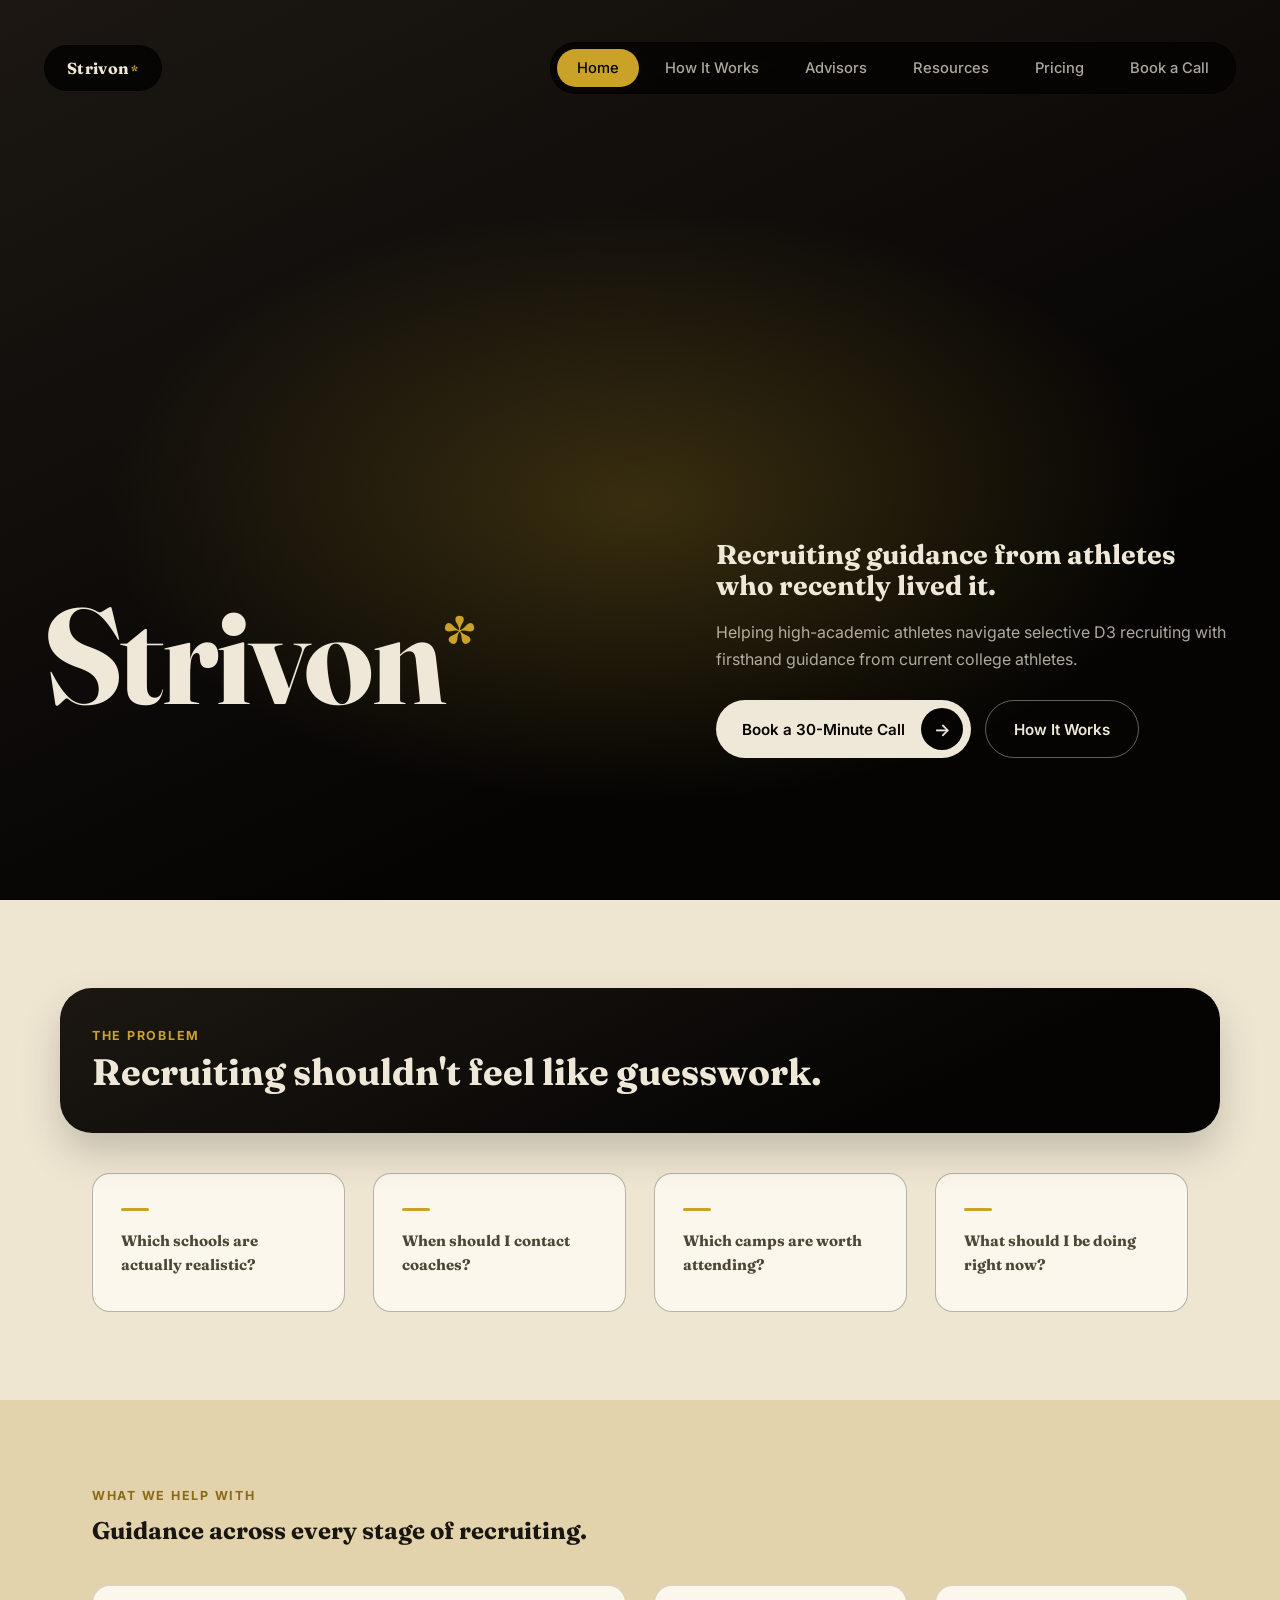
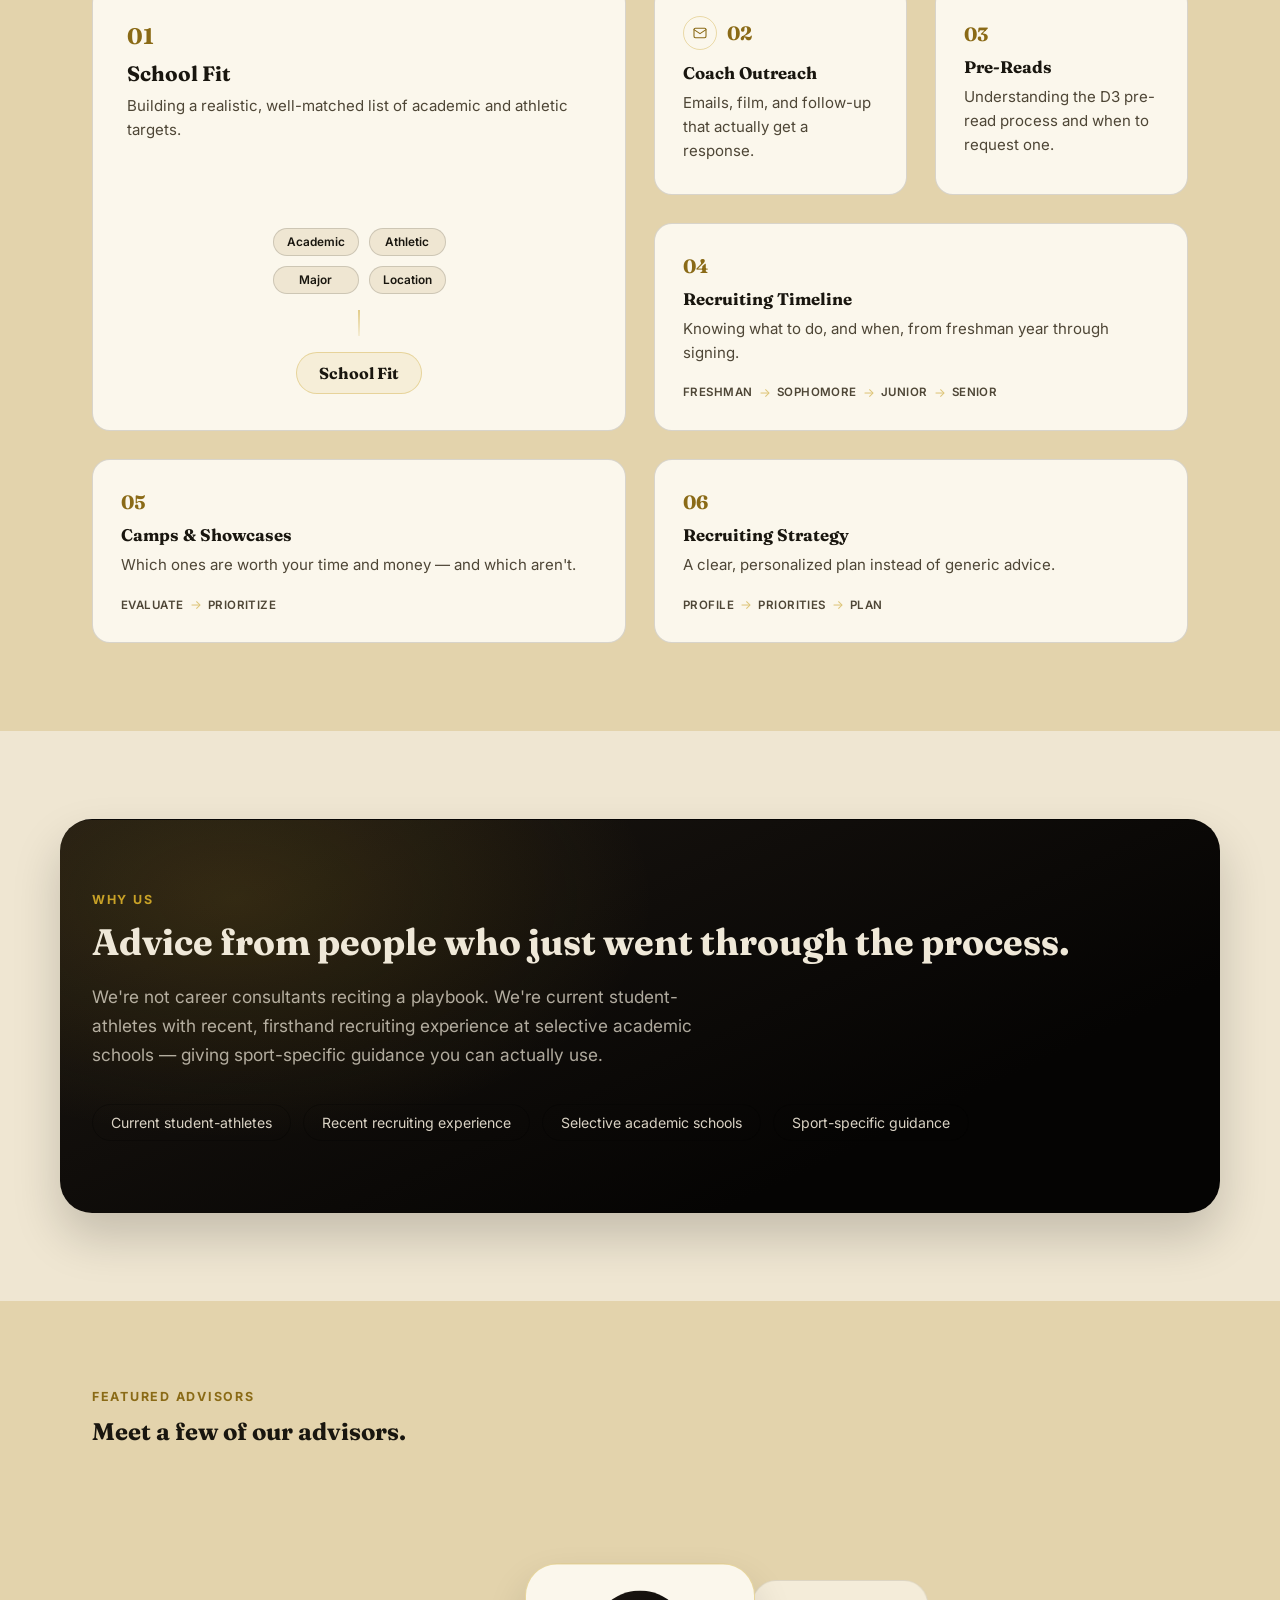
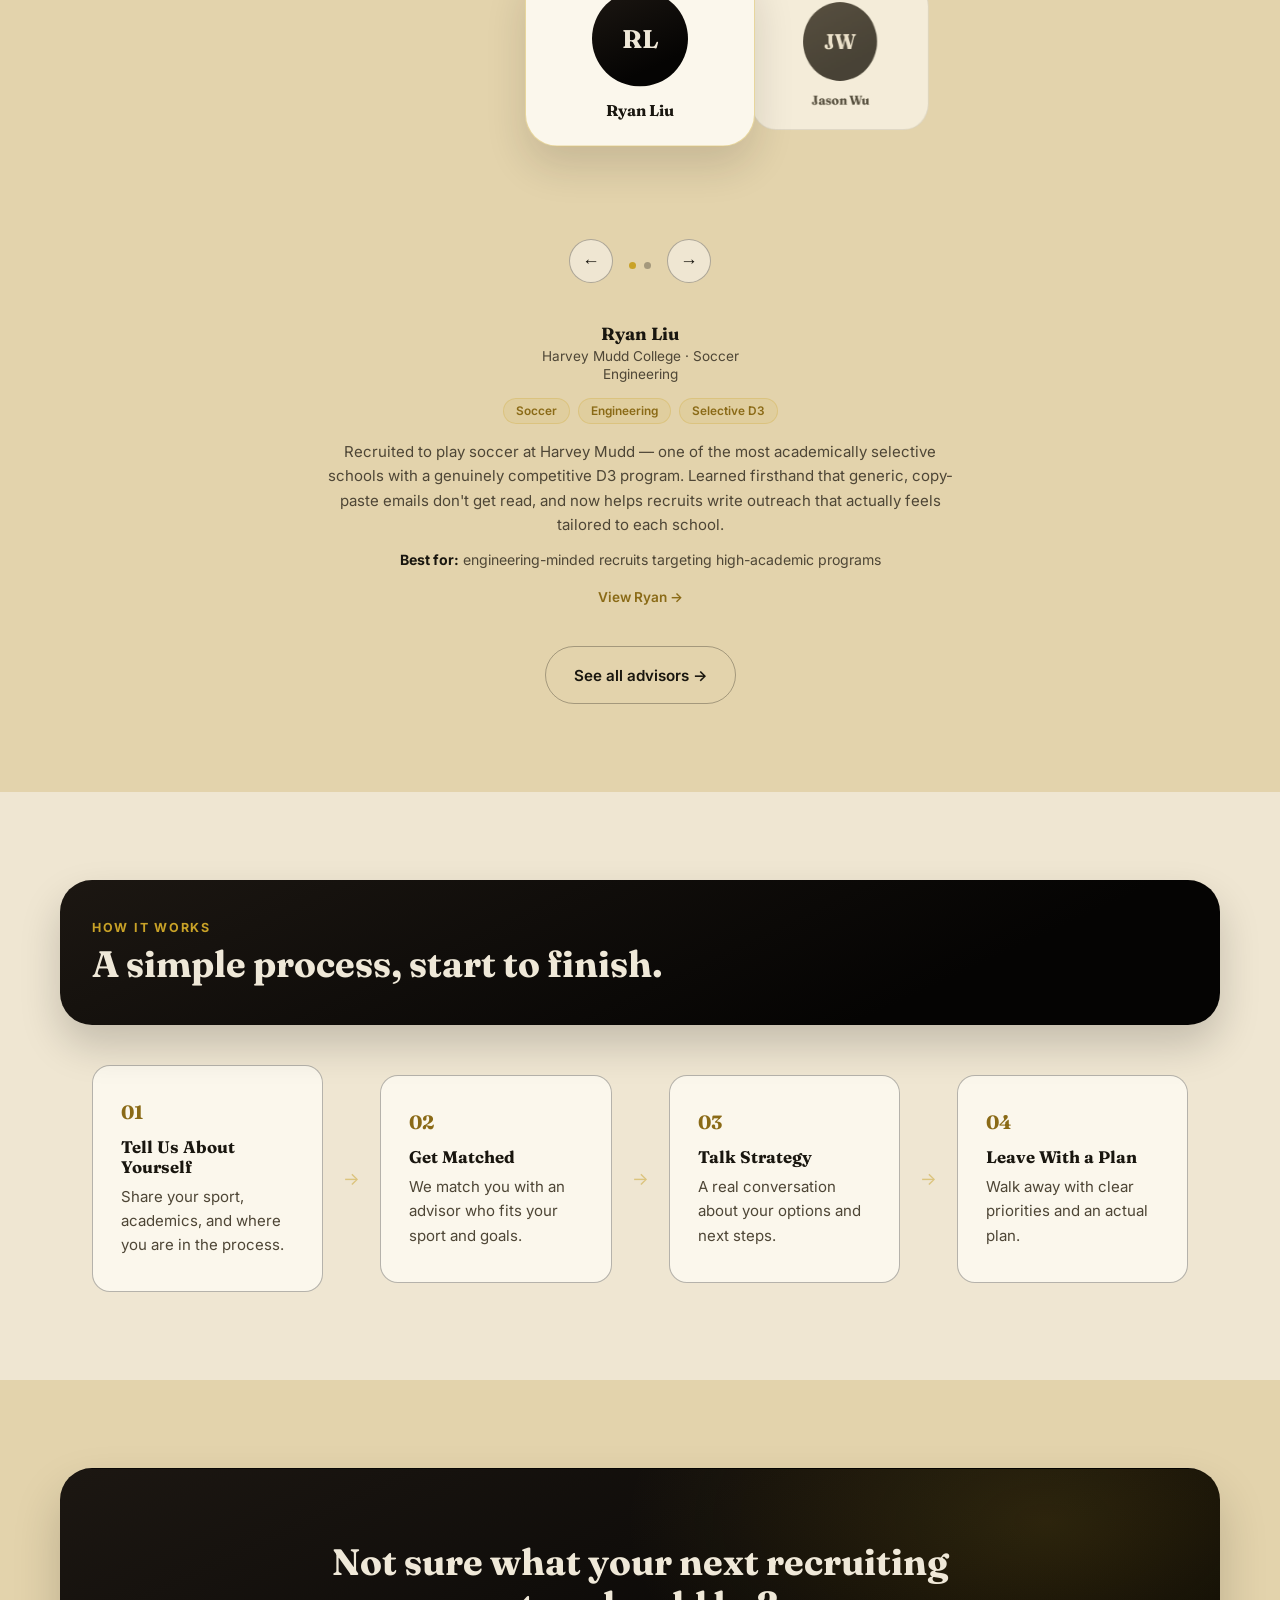
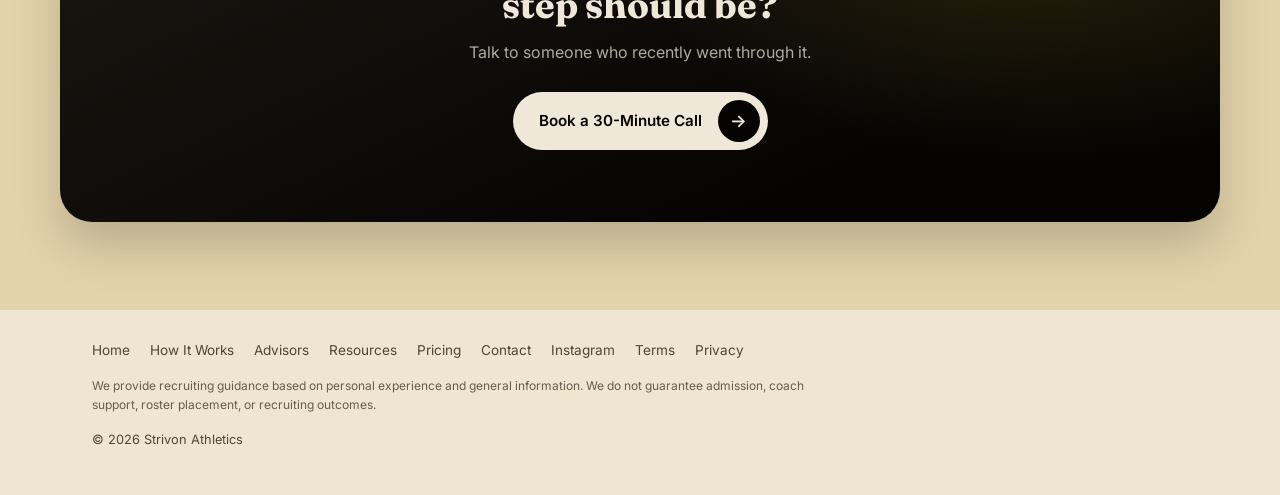
==== index.html @ ad6cffd0 "Phase 2 Working Version" ====
<!DOCTYPE html>
<html lang="en">
<head>
<meta charset="UTF-8">
<meta name="viewport" content="width=device-width, initial-scale=1.0">
<title>Strivon Athletics | D3 Recruiting Guidance</title>
<meta name="description" content="Strivon Athletics helps high-academic student-athletes navigate selective D3 recruiting with firsthand advice from current college athletes.">
<link rel="preconnect" href="https://fonts.googleapis.com">
<link rel="preconnect" href="https://fonts.gstatic.com" crossorigin>
<link href="https://fonts.googleapis.com/css2?family=Fraunces:opsz,wght@9..144,500;9..144,600;9..144,700;9..144,800&family=Inter:wght@400;500;600;700&display=swap" rel="stylesheet">
<link rel="stylesheet" href="style.css">
</head>
<body>

<section id="home" class="launch-hero">

  <nav class="floating-nav">
    <a href="index.html" class="nav-logo">Strivon<sup>*</sup></a>
    <button class="nav-toggle" id="navToggle" aria-label="Toggle navigation">
      <span></span><span></span><span></span>
    </button>
    <div class="tabs" id="tabs">
      <a href="index.html" class="tab-link active">Home</a>
      <a href="how-it-works.html" class="tab-link">How It Works</a>
      <a href="advisors.html" class="tab-link">Advisors</a>
      <a href="resources.html" class="tab-link">Resources</a>
      <a href="pricing.html" class="tab-link">Pricing</a>
      <a href="book-a-call.html" class="tab-link">Book a Call</a>
    </div>
  </nav>

  <div class="hero-content">
    <h1 class="wordmark">Strivon<sup>*</sup></h1>
    <div class="hero-side">
      <h2 class="hero-headline">Recruiting guidance from athletes who recently lived it.</h2>
      <p>Helping high-academic athletes navigate selective D3 recruiting with firsthand guidance from current college athletes.</p>
      <div class="hero-actions">
        <a href="book-a-call.html" class="btn-pill">
          <span>Book a 30-Minute Call</span>
          <span class="arrow-circle">&rarr;</span>
        </a>
        <a href="how-it-works.html" class="btn-pill-outline">How It Works</a>
      </div>
    </div>
  </div>

</section>

<main class="home-content">

  <!-- 2. The Problem -->
  <section class="section">
    <div class="section-banner">
      <p class="eyebrow">The Problem</p>
      <h2>Recruiting shouldn't feel like guesswork.</h2>
    </div>

    <div class="section-inner">
      <div class="tile-grid">
        <div class="tile problem-tile"><span class="problem-accent"></span><p class="tile-question">Which schools are actually realistic?</p></div>
        <div class="tile problem-tile"><span class="problem-accent"></span><p class="tile-question">When should I contact coaches?</p></div>
        <div class="tile problem-tile"><span class="problem-accent"></span><p class="tile-question">Which camps are worth attending?</p></div>
        <div class="tile problem-tile"><span class="problem-accent"></span><p class="tile-question">What should I be doing right now?</p></div>
      </div>
    </div>
  </section>

  <!-- 3. What We Help With -->
  <section class="section panel-bg-section">
    <div class="section-inner">
      <p class="eyebrow">What We Help With</p>
      <h2>Guidance across every stage of recruiting.</h2>

      <div class="bento-grid">

        <div class="bento-card bento-fit">
          <div>
            <div class="tile-num">01</div>
            <h3>School Fit</h3>
            <p>Building a realistic, well-matched list of academic and athletic targets.</p>
          </div>
          <div class="fit-model">
            <div class="fit-inputs">
              <span class="bento-tag">Academic</span>
              <span class="bento-tag">Athletic</span>
              <span class="bento-tag">Major</span>
              <span class="bento-tag">Location</span>
            </div>
            <span class="fit-connector" aria-hidden="true"></span>
            <span class="fit-result">School Fit</span>
          </div>
        </div>

        <div class="bento-card bento-outreach">
          <div class="bento-card-mark">
            <span class="bento-icon" aria-hidden="true">
              <svg viewBox="0 0 24 24" fill="none" stroke="currentColor" stroke-width="1.6" stroke-linecap="round" stroke-linejoin="round"><rect x="3" y="5" width="18" height="14" rx="2"></rect><path d="M3 7l9 6 9-6"/></svg>
            </span>
            <span class="tile-num">02</span>
          </div>
          <h3>Coach Outreach</h3>
          <p>Emails, film, and follow-up that actually get a response.</p>
        </div>

        <div class="bento-card bento-prereads">
          <div class="tile-num">03</div>
          <h3>Pre-Reads</h3>
          <p>Understanding the D3 pre-read process and when to request one.</p>
        </div>

        <div class="bento-card bento-timeline">
          <div class="tile-num">04</div>
          <h3>Recruiting Timeline</h3>
          <p>Knowing what to do, and when, from freshman year through signing.</p>
          <div class="bento-flow">
            <span class="bento-flow-step">Freshman</span>
            <span class="bento-flow-arrow">&rarr;</span>
            <span class="bento-flow-step">Sophomore</span>
            <span class="bento-flow-arrow">&rarr;</span>
            <span class="bento-flow-step">Junior</span>
            <span class="bento-flow-arrow">&rarr;</span>
            <span class="bento-flow-step">Senior</span>
          </div>
        </div>

        <div class="bento-card bento-camps">
          <div class="tile-num">05</div>
          <h3>Camps &amp; Showcases</h3>
          <p>Which ones are worth your time and money &mdash; and which aren't.</p>
          <div class="bento-flow">
            <span class="bento-flow-step">Evaluate</span>
            <span class="bento-flow-arrow">&rarr;</span>
            <span class="bento-flow-step">Prioritize</span>
          </div>
        </div>

        <div class="bento-card bento-strategy">
          <div class="tile-num">06</div>
          <h3>Recruiting Strategy</h3>
          <p>A clear, personalized plan instead of generic advice.</p>
          <div class="bento-flow">
            <span class="bento-flow-step">Profile</span>
            <span class="bento-flow-arrow">&rarr;</span>
            <span class="bento-flow-step">Priorities</span>
            <span class="bento-flow-arrow">&rarr;</span>
            <span class="bento-flow-step">Plan</span>
          </div>
        </div>

      </div>
    </div>
  </section>

  <!-- 4. Why Us -->
  <section class="section">
    <div class="network-card">
      <p class="eyebrow">Why Us</p>
      <h2>Advice from people who just went through the process.</h2>
      <p class="lead">We're not career consultants reciting a playbook. We're current student-athletes with recent, firsthand recruiting experience at selective academic schools &mdash; giving sport-specific guidance you can actually use.</p>
      <div class="school-badges">
        <span class="badge">Current student-athletes</span>
        <span class="badge">Recent recruiting experience</span>
        <span class="badge">Selective academic schools</span>
        <span class="badge">Sport-specific guidance</span>
      </div>
    </div>
  </section>

  <!-- 5. Featured Advisors -->
  <section class="section panel-bg-section">
    <div class="section-inner">
      <p class="eyebrow">Featured Advisors</p>
      <h2>Meet a few of our advisors.</h2>

      <div class="advisor-coverflow" data-advisor-coverflow tabindex="0" role="region" aria-roledescription="carousel" aria-label="Featured advisors">
        <div class="coverflow-viewport">
          <div class="coverflow-track" data-coverflow-track></div>
        </div>

        <div class="carousel-wrap coverflow-nav">
          <button type="button" class="carousel-arrow coverflow-prev" aria-label="Previous advisor">&larr;</button>
          <div class="carousel-dots" data-coverflow-dots></div>
          <button type="button" class="carousel-arrow coverflow-next" aria-label="Next advisor">&rarr;</button>
        </div>

        <div class="coverflow-profile" data-coverflow-profile></div>
      </div>

      <div class="section-cta">
        <a href="advisors.html" class="btn-pill-outline-dark">See all advisors &rarr;</a>
      </div>
    </div>
  </section>

  <!-- 6. How It Works -->
  <section class="section">
    <div class="section-banner">
      <p class="eyebrow">How It Works</p>
      <h2>A simple process, start to finish.</h2>
    </div>

    <div class="section-inner">
      <div class="steps-row">
        <div class="tile">
          <div class="tile-num">01</div>
          <h3>Tell Us About Yourself</h3>
          <p>Share your sport, academics, and where you are in the process.</p>
        </div>
        <span class="step-arrow">&rarr;</span>
        <div class="tile">
          <div class="tile-num">02</div>
          <h3>Get Matched</h3>
          <p>We match you with an advisor who fits your sport and goals.</p>
        </div>
        <span class="step-arrow">&rarr;</span>
        <div class="tile">
          <div class="tile-num">03</div>
          <h3>Talk Strategy</h3>
          <p>A real conversation about your options and next steps.</p>
        </div>
        <span class="step-arrow">&rarr;</span>
        <div class="tile">
          <div class="tile-num">04</div>
          <h3>Leave With a Plan</h3>
          <p>Walk away with clear priorities and an actual plan.</p>
        </div>
      </div>
    </div>
  </section>

  <!-- 7. Final CTA -->
  <section class="section panel-bg-section">
    <div class="mission-card cta-banner">
      <h2>Not sure what your next recruiting step should be?</h2>
      <p>Talk to someone who recently went through it.</p>
      <a href="book-a-call.html" class="btn-pill">
        <span>Book a 30-Minute Call</span>
        <span class="arrow-circle">&rarr;</span>
      </a>
    </div>
  </section>

</main>

<footer class="site-footer">
  <div class="footer-inner">
    <nav class="footer-nav">
      <a href="index.html">Home</a>
      <a href="how-it-works.html">How It Works</a>
      <a href="advisors.html">Advisors</a>
      <a href="resources.html">Resources</a>
      <a href="pricing.html">Pricing</a>
      <a href="contact.html">Contact</a>
      <a href="https://instagram.com/strivonathletics" target="_blank" rel="noopener">Instagram</a>
      <a href="terms.html">Terms</a>
      <a href="privacy.html">Privacy</a>
    </nav>
    <p class="footer-disclaimer">We provide recruiting guidance based on personal experience and general information. We do not guarantee admission, coach support, roster placement, or recruiting outcomes.</p>
    <span class="footer-copy">&copy; 2026 Strivon Athletics</span>
  </div>
</footer>

<script src="advisors-data.js"></script>
<script src="script.js"></script>
</body>
</html>
---- style.css ----
:root {
  --page-bg: #EFE6D2;
  --panel-bg: #E3D3AC;
  --card-bg: #FBF7EC;
  --hero-1: #1c1712;
  --hero-2: #050403;
  --cream: #efe8d8;
  --ink: #19160f;
  --muted: #78706160;
  --muted-dark: #4E4636;
  --gold: #c9a227;
  --gold-deep: #8A6A16;
  --border: rgba(0, 0, 0, 0.28);
  --radius-lg: 32px;
  --radius-md: 18px;
  --max-width: 1160px;

  /* Spacing scale — use these instead of one-off values */
  --space-1: 8px;
  --space-2: 14px;
  --space-3: 20px;
  --space-4: 28px;
  --space-5: 40px;
  --space-6: 56px;
  --space-7: 72px;
  --space-8: 96px;

  --gutter: 32px;            /* minimum side inset for full-width cards */
  --lead-max: 640px;         /* readable paragraph width */
  --btn-height: 58px;        /* shared button height */

  --fs-card-body: 0.94rem;
  --lh-card-body: 1.6;
}

* { box-sizing: border-box; }

html { scroll-behavior: smooth; }

body {
  margin: 0;
  background:
    radial-gradient(ellipse 1200px 600px at 15% 0%, #F8F1DE, transparent 60%),
    var(--page-bg);
  color: var(--ink);
  font-family: 'Inter', -apple-system, BlinkMacSystemFont, 'Segoe UI', sans-serif;
  -webkit-font-smoothing: antialiased;
}

h1, h2, h3 {
  font-family: 'Fraunces', Georgia, serif;
  margin: 0;
  line-height: 1.15;
}

p { margin: 0; }
a { text-decoration: none; color: inherit; }

.section-inner {
  max-width: var(--max-width);
  margin: 0 auto;
  padding: 0 var(--gutter);
}

.section-inner.narrow { max-width: 780px; }

/* A heading that follows an eyebrow label directly above a grid gets a
   consistent gap before that grid, wherever it appears. */
.section-inner > .eyebrow + h2 {
  margin-bottom: var(--space-5);
}

.eyebrow {
  text-transform: uppercase;
  letter-spacing: 0.14em;
  font-size: 0.78rem;
  font-weight: 700;
  color: var(--gold-deep);
  margin-bottom: 14px;
}

.lead {
  font-size: 1.08rem;
  line-height: 1.7;
  color: var(--muted-dark);
  margin-top: 18px;
  max-width: var(--lead-max);
}

/* Shared outer sizing for every rounded full-width card (hero, banners,
   mission/network/contact) — guarantees the same minimum side gutter and
   the same centered max-width as .section-inner, so cards and the grids
   below them always line up. */
.hero-card,
.mission-card,
.network-card,
.contact-card,
.section-banner {
  width: calc(100% - (var(--gutter) * 2));
  max-width: var(--max-width);
  margin-left: auto;
  margin-right: auto;
}

.section { padding: 120px 0; }

.page-content { padding-top: 40px; }

/* First section on a page sits much closer to the sticky nav than the
   120px rhythm used between later sections — keeps the header from
   reading as detached/far away on page load. */
.page-content > .section:first-child { padding-top: 56px; }

/* ---------- Hero card ---------- */

.hero-card {
  position: relative;
  margin-top: 20px;
  min-height: 92vh;
  border-radius: var(--radius-lg);
  background:
    radial-gradient(ellipse 900px 500px at 78% 65%, rgba(201, 162, 39, 0.22), transparent 60%),
    linear-gradient(155deg, var(--hero-1), var(--hero-2) 72%);
  display: flex;
  flex-direction: column;
  justify-content: space-between;
  padding: 22px 20px 56px;
  color: var(--cream);
  box-shadow: 0 30px 60px rgba(5, 4, 3, 0.35);
}

/* Standalone launch/splash page — fills the entire viewport, no width
   cap, since there's nothing below it on the page to line up with. */
.launch-hero {
  position: relative;
  width: 100%;
  min-height: 100vh;
  min-height: 100svh;
  border-radius: 0;
  overflow: hidden;
  background: linear-gradient(155deg, var(--hero-1), var(--hero-2) 72%);
  display: flex;
  flex-direction: column;
  justify-content: space-between;
  padding: 22px 24px 48px;
  color: var(--cream);
}

.launch-hero::before {
  content: '';
  position: absolute;
  inset: -10%;
  background: radial-gradient(ellipse 900px 500px at 50% 55%, rgba(201, 162, 39, 0.24), transparent 60%);
  animation: glow-drift 24s ease-in-out infinite alternate;
  pointer-events: none;
  z-index: 0;
}

@keyframes glow-drift {
  0%   { transform: translate(-38vw, -6vh); }
  50%  { transform: translate(5vw, 4vh); }
  100% { transform: translate(42vw, -3vh); }
}

.launch-hero .hero-content {
  position: relative;
  z-index: 1;
}

.floating-nav {
  position: sticky;
  top: 20px;
  z-index: 50;
  display: flex;
  align-items: center;
  justify-content: space-between;
  padding: 0 20px;
}

.nav-logo {
  display: inline-flex;
  align-items: baseline;
  gap: 2px;
  background: rgba(5, 4, 3, 0.88);
  backdrop-filter: blur(10px);
  border: 1px solid var(--border);
  border-radius: 999px;
  padding: 12px 22px;
  font-family: 'Fraunces', serif;
  font-weight: 700;
  font-size: 1rem;
  color: var(--cream);
  letter-spacing: 0.02em;
}

.nav-logo sup { color: var(--gold); font-size: 0.7em; }

.tabs {
  display: flex;
  align-items: center;
  gap: 6px;
  background: rgba(5, 4, 3, 0.88);
  backdrop-filter: blur(10px);
  border: 1px solid var(--border);
  border-radius: 999px;
  padding: 6px;
}

.tab-link {
  display: inline-flex;
  align-items: center;
  color: rgba(239, 232, 216, 0.72);
  font-family: inherit;
  font-size: 0.92rem;
  font-weight: 500;
  padding: 10px 20px;
  border: none;
  background: transparent;
  border-radius: 999px;
  cursor: pointer;
  transition: color 0.2s ease, background 0.2s ease;
}

.tab-link:hover {
  color: var(--cream);
  background: rgba(255, 255, 255, 0.08);
}

.tab-link.active {
  color: var(--hero-2);
  background: var(--gold);
}

.nav-toggle {
  display: none;
  flex-direction: column;
  gap: 5px;
  background: rgba(5, 4, 3, 0.88);
  border: 1px solid var(--border);
  border-radius: 999px;
  cursor: pointer;
  padding: 14px 16px;
}

.nav-toggle span {
  width: 20px;
  height: 2px;
  background: var(--cream);
  display: block;
}

.hero-content {
  display: flex;
  align-items: center;
  justify-content: space-between;
  gap: 40px;
  flex-wrap: wrap;
  padding: 0 20px;
  margin-bottom: 9vh;
}

.wordmark {
  font-size: clamp(3.6rem, 12vw, 8.5rem);
  color: var(--cream);
  letter-spacing: -0.02em;
}

.wordmark sup {
  color: var(--gold);
  font-size: 0.4em;
  top: -0.5em;
}

.hero-side {
  max-width: 520px;
  padding-bottom: clamp(6px, 1vw, 18px);
}

.hero-headline {
  font-size: clamp(1.3rem, 2.2vw, 1.7rem);
  color: var(--cream);
  margin-bottom: 18px;
}

.hero-side p {
  font-size: 1rem;
  line-height: 1.65;
  color: rgba(239, 232, 216, 0.72);
}

.btn-pill {
  margin-top: 26px;
  display: inline-flex;
  align-items: center;
  justify-content: center;
  gap: 16px;
  min-height: var(--btn-height);
  box-sizing: border-box;
  background: var(--cream);
  color: var(--hero-2);
  border: none;
  border-radius: 999px;
  padding: 8px 8px 8px 26px;
  font-family: inherit;
  font-size: 0.95rem;
  font-weight: 600;
  cursor: pointer;
}

.arrow-circle {
  width: 42px;
  height: 42px;
  border-radius: 50%;
  background: var(--hero-2);
  color: var(--cream);
  display: flex;
  align-items: center;
  justify-content: center;
  font-size: 1.1rem;
}

.btn-pill-dark {
  background: var(--ink);
  color: var(--cream);
}

.btn-pill-dark .arrow-circle {
  background: var(--gold);
  color: var(--ink);
}

.btn-pill-outline {
  margin-top: 26px;
  display: inline-flex;
  align-items: center;
  justify-content: center;
  min-height: var(--btn-height);
  box-sizing: border-box;
  padding: 8px 28px;
  border-radius: 999px;
  border: 1.5px solid rgba(239, 232, 216, 0.4);
  background: transparent;
  color: var(--cream);
  font-family: inherit;
  font-size: 0.95rem;
  font-weight: 600;
  cursor: pointer;
  transition: border-color 0.2s ease, background 0.2s ease;
}

.btn-pill-outline:hover {
  border-color: var(--cream);
  background: rgba(255, 255, 255, 0.06);
}

.btn-pill-outline-dark {
  margin-top: 0;
  display: inline-flex;
  align-items: center;
  justify-content: center;
  min-height: var(--btn-height);
  box-sizing: border-box;
  padding: 8px 28px;
  border-radius: 999px;
  border: 1.5px solid var(--border);
  background: transparent;
  color: var(--ink);
  font-family: inherit;
  font-size: 0.95rem;
  font-weight: 600;
  cursor: pointer;
  transition: border-color 0.2s ease, background 0.2s ease;
}

.btn-pill-outline-dark:hover {
  border-color: var(--ink);
  background: rgba(0, 0, 0, 0.04);
}

.section-cta {
  margin-top: var(--space-5);
  text-align: center;
}

.hero-actions {
  display: flex;
  flex-wrap: wrap;
  gap: 14px;
  margin-top: 28px;
}

.hero-actions .btn-pill,
.hero-actions .btn-pill-outline {
  margin-top: 0;
}

/* ---------- Mission ---------- */

.mission-card {
  position: relative;
  background:
    radial-gradient(ellipse 700px 400px at 85% 15%, rgba(201, 162, 39, 0.18), transparent 60%),
    linear-gradient(155deg, var(--hero-1), var(--hero-2) 75%);
  color: var(--cream);
  border-radius: var(--radius-lg);
  padding: var(--space-7) var(--gutter);
  box-shadow: 0 24px 48px rgba(5, 4, 3, 0.18);
  border-top: 1px solid var(--border);
}

.mission-grid {
  display: grid;
  grid-template-columns: 140px 1fr;
  gap: 24px;
  max-width: 900px;
}

.mission-mark {
  font-family: 'Fraunces', serif;
  font-size: 3.4rem;
  font-weight: 700;
  color: var(--gold);
  margin: 0;
  line-height: 1;
}

.mission-mark .dot { color: rgba(239, 232, 216, 0.4); }

.mission-card .eyebrow { color: var(--gold); }
.mission-card h2 { color: var(--cream); font-size: clamp(1.7rem, 3vw, 2.3rem); }
.mission-card .lead { color: rgba(239, 232, 216, 0.72); }

/* ---------- Provide ---------- */

.section-banner {
  position: relative;
  margin-bottom: var(--space-5);
  background: linear-gradient(155deg, var(--hero-1), var(--hero-2) 75%);
  color: var(--cream);
  border-radius: var(--radius-lg);
  padding: var(--space-5) var(--gutter);
  box-shadow: 0 20px 40px rgba(5, 4, 3, 0.18);
}

.section-banner .eyebrow { color: var(--gold); margin-bottom: 8px; }
.section-banner h2 { color: var(--cream); font-size: clamp(1.7rem, 3vw, 2.3rem); }

.cta-banner {
  text-align: center;
  margin-bottom: 0;
}

.cta-banner h2 { max-width: var(--lead-max); margin: 0 auto; }

.cta-banner p {
  max-width: var(--lead-max);
  margin-left: auto;
  margin-right: auto;
  color: rgba(239, 232, 216, 0.72);
  margin-top: 16px;
}

.cta-banner .btn-pill { margin-top: 30px; }

.panel-bg-section { background: var(--panel-bg); }

.carousel-panel {
  background: var(--card-bg);
  border: 1px solid var(--border);
  border-radius: var(--radius-lg);
  padding: 44px 0 40px;
}

.card-hint {
  color: var(--muted-dark);
  font-size: 0.85rem;
  margin: 0 0 16px;
  text-align: center;
}

/* ---------- Carousel ---------- */

.carousel-wrap {
  display: flex;
  align-items: center;
  gap: 12px;
}

.carousel-arrow {
  flex: none;
  width: 44px;
  height: 44px;
  border-radius: 50%;
  border: 1px solid var(--border);
  background: var(--page-bg);
  color: var(--ink);
  font-size: 1.1rem;
  cursor: pointer;
  display: flex;
  align-items: center;
  justify-content: center;
  transition: transform 0.15s ease, background 0.2s ease, color 0.2s ease;
  margin: 0 4px;
}

.carousel-arrow:hover {
  background: var(--hero-2);
  color: var(--cream);
  transform: translateY(-2px);
}

.carousel-track {
  display: flex;
  gap: 20px;
  overflow-x: auto;
  scroll-snap-type: x mandatory;
  scroll-behavior: smooth;
  padding: 6px calc(50% - 120px) 16px;
  scrollbar-width: none;
}

.carousel-track::-webkit-scrollbar { display: none; }

.carousel-card {
  flex: 0 0 220px;
  scroll-snap-align: center;
  border-radius: var(--radius-md);
  background: var(--page-bg);
  border: 1px solid var(--border);
  padding: 26px 22px;
  cursor: pointer;
  opacity: 0.55;
  transform: scale(0.92);
  transition: opacity 0.3s ease, transform 0.3s ease, background 0.3s ease;
}

.carousel-card-num {
  font-family: 'Fraunces', serif;
  color: var(--gold);
  font-size: 1.2rem;
  font-weight: 700;
  margin-bottom: 12px;
}

.carousel-card h3 {
  font-size: 1.02rem;
  margin-bottom: 8px;
}

.carousel-card p {
  color: var(--muted-dark);
  font-size: 0.85rem;
  line-height: 1.55;
}

.carousel-card.is-active {
  opacity: 1;
  transform: scale(1);
  background: linear-gradient(155deg, var(--hero-1), var(--hero-2) 75%);
  border-color: transparent;
}

.carousel-card.is-active h3 { color: var(--cream); }
.carousel-card.is-active p { color: rgba(239, 232, 216, 0.72); }
.carousel-card.is-active .carousel-card-num { color: var(--gold); }

.carousel-dots {
  display: flex;
  justify-content: center;
  gap: 8px;
  margin-top: 8px;
}

.carousel-dot {
  width: 7px;
  height: 7px;
  border-radius: 50%;
  border: none;
  padding: 0;
  background: var(--border);
  cursor: pointer;
}

.carousel-dot.is-active { background: var(--gold); }

.carousel-detail {
  max-width: 640px;
  margin: 40px auto 0;
  display: grid;
  grid-template-columns: 70px 1fr;
  gap: 20px;
  padding: 0 32px;
}

.carousel-detail-num {
  font-family: 'Fraunces', serif;
  color: var(--gold);
  font-size: 2.2rem;
  font-weight: 700;
  margin: 0;
  line-height: 1;
}

.carousel-detail h3 {
  font-size: 1.2rem;
  margin-bottom: 10px;
}

.carousel-detail p {
  color: var(--muted-dark);
  font-size: 0.95rem;
  line-height: 1.65;
}

/* ---------- Network ---------- */

.network-card {
  position: relative;
  background:
    radial-gradient(ellipse 700px 400px at 15% 20%, rgba(201, 162, 39, 0.16), transparent 60%),
    linear-gradient(155deg, var(--hero-1), var(--hero-2) 75%);
  color: var(--cream);
  border-radius: var(--radius-lg);
  padding: var(--space-7) var(--gutter);
  box-shadow: 0 24px 48px rgba(5, 4, 3, 0.18);
  border-top: 1px solid var(--border);
}

.network-card .eyebrow { color: var(--gold); }
.network-card h2 { color: var(--cream); font-size: clamp(1.7rem, 3vw, 2.3rem); }
.network-card .lead { color: rgba(239, 232, 216, 0.72); }

.school-badges {
  margin-top: 34px;
  display: flex;
  flex-wrap: wrap;
  gap: 12px;
}

.badge {
  border: 1px solid var(--border);
  padding: 9px 18px;
  border-radius: 999px;
  font-size: 0.88rem;
  color: rgba(239, 232, 216, 0.9);
}

/* ---------- Contact ---------- */

.contact-card {
  position: relative;
  background:
    radial-gradient(ellipse 800px 450px at 85% 30%, rgba(201, 162, 39, 0.2), transparent 60%),
    linear-gradient(155deg, var(--hero-1), var(--hero-2) 75%);
  color: var(--cream);
  border-radius: var(--radius-lg);
  padding: var(--space-7) var(--gutter);
  box-shadow: 0 30px 60px rgba(5, 4, 3, 0.3);
  display: grid;
  grid-template-columns: 1fr 1fr;
  gap: var(--space-6);
}

.contact-card .eyebrow { color: var(--gold); }
.contact-card h2 { color: var(--cream); font-size: clamp(1.9rem, 3.4vw, 2.6rem); }
.contact-card .lead { color: rgba(239, 232, 216, 0.72); }

.contact-side {
  display: flex;
  flex-direction: column;
  gap: 16px;
  margin-top: 30px;
}

.contact-link {
  border: 1px solid var(--border);
  border-radius: var(--radius-md);
  padding: 16px 20px;
  display: flex;
  flex-direction: column;
  gap: 4px;
  transition: border-color 0.2s ease, transform 0.2s ease;
}

.contact-link:hover {
  border-color: var(--gold);
  transform: translateY(-2px);
}

.contact-label {
  font-size: 0.78rem;
  text-transform: uppercase;
  letter-spacing: 0.08em;
  color: rgba(239, 232, 216, 0.5);
}

.contact-value { font-weight: 600; color: var(--cream); }

.contact-form {
  display: flex;
  flex-direction: column;
  gap: 16px;
  align-self: start;
}

.contact-form label {
  display: flex;
  flex-direction: column;
  gap: 8px;
  font-size: 0.85rem;
  font-weight: 600;
  color: rgba(239, 232, 216, 0.85);
}

.field-optional {
  font-weight: 400;
  color: rgba(239, 232, 216, 0.5);
  text-transform: none;
  letter-spacing: normal;
}

.field-group-note {
  font-size: 0.8rem;
  color: rgba(239, 232, 216, 0.55);
  margin-top: 4px;
}

.contact-form input,
.contact-form textarea {
  font-family: inherit;
  font-size: 0.95rem;
  padding: 12px 14px;
  border: 1px solid var(--border);
  border-radius: 10px;
  background: rgba(255, 255, 255, 0.05);
  color: var(--cream);
  resize: vertical;
}

.contact-form input::placeholder,
.contact-form textarea::placeholder {
  color: rgba(239, 232, 216, 0.4);
}

.contact-form input:focus,
.contact-form textarea:focus {
  outline: none;
  border-color: var(--gold);
}

.contact-form .btn-pill {
  align-self: flex-start;
  margin-top: 4px;
}

.form-status {
  font-size: 0.9rem;
  font-weight: 600;
  color: var(--gold);
  margin-top: 4px;
}

/* ---------- Tiles ---------- */

.tile-grid {
  display: grid;
  grid-template-columns: repeat(auto-fit, minmax(230px, 1fr));
  gap: var(--space-4);
  align-items: stretch;
}

.tile {
  background: var(--card-bg);
  border: 1px solid var(--border);
  border-radius: var(--radius-md);
  padding: 34px 28px;
}

.tile-num {
  font-family: 'Fraunces', serif;
  color: var(--gold-deep);
  font-size: 1.2rem;
  font-weight: 700;
  margin-bottom: 14px;
}

.tile > .eyebrow { margin-bottom: 10px; }
.tile h3 { font-size: 1.05rem; margin-bottom: 8px; }
.tile p { color: var(--muted-dark); font-size: var(--fs-card-body); line-height: var(--lh-card-body); }

.tile-question {
  font-size: 1.08rem;
  font-weight: 700;
  font-family: 'Fraunces', serif;
  color: var(--ink);
  line-height: 1.4;
  margin: 0;
}

/* ---------- Homepage-specific ---------- */

/* Tighter section rhythm than the sitewide 120px — the homepage has more
   consecutive sections back-to-back than any other page. */
.home-content .section { padding: 88px 0; }

.problem-accent {
  display: block;
  width: 28px;
  height: 3px;
  background: var(--gold);
  border-radius: 2px;
  margin-bottom: 18px;
}

.problem-tile {
  transition: transform 0.2s ease, box-shadow 0.2s ease, border-color 0.2s ease;
}

.problem-tile:hover {
  transform: translateY(-3px);
  box-shadow: 0 12px 26px rgba(25, 22, 15, 0.08);
  border-color: rgba(201, 162, 39, 0.35);
}

/* Balanced 3-column grid (used where 6 items would otherwise leave an
   awkward 4+2 split under the default auto-fit tile-grid). */
.grid-3col {
  grid-template-columns: repeat(auto-fit, minmax(300px, 1fr));
}

.grid-3col .tile { padding: 28px 26px; }

/* ---------- Bento grid (What We Help With) ---------- */

.bento-grid {
  display: grid;
  grid-template-columns: repeat(4, 1fr);
  grid-auto-rows: minmax(160px, auto);
  gap: var(--space-4);
}

.bento-card {
  background: var(--card-bg);
  border: 1px solid rgba(0, 0, 0, 0.14);
  border-radius: var(--radius-md);
  padding: 30px 28px;
  display: flex;
  flex-direction: column;
  justify-content: center;
  transition: transform 0.2s ease, box-shadow 0.2s ease, border-color 0.2s ease;
}

.bento-card:hover {
  transform: translateY(-3px);
  box-shadow: 0 14px 28px rgba(25, 22, 15, 0.1);
  border-color: rgba(201, 162, 39, 0.35);
}

.bento-card .tile-num { margin-bottom: 12px; }
.bento-card h3 { font-size: 1.05rem; margin-bottom: 8px; }
.bento-card p { color: var(--muted-dark); font-size: var(--fs-card-body); line-height: var(--lh-card-body); }

.bento-fit {
  grid-column: 1 / 3;
  grid-row: 1 / 3;
  padding: 36px 34px;
  justify-content: space-between;
}

.bento-fit h3 { font-size: 1.3rem; }
.bento-fit .tile-num { font-size: 1.4rem; }

.bento-outreach { grid-column: 3 / 4; grid-row: 1 / 2; }
.bento-prereads { grid-column: 4 / 5; grid-row: 1 / 2; }
.bento-timeline { grid-column: 3 / 5; grid-row: 2 / 3; }
.bento-camps { grid-column: 1 / 3; grid-row: 3 / 4; }
.bento-strategy { grid-column: 3 / 5; grid-row: 3 / 4; }

.bento-tags {
  display: flex;
  flex-wrap: wrap;
  gap: 8px;
  margin-top: 22px;
}

.bento-tag {
  font-size: 0.74rem;
  font-weight: 600;
  color: var(--ink);
  background: var(--page-bg);
  border: 1px solid rgba(0, 0, 0, 0.14);
  border-radius: 999px;
  padding: 6px 13px;
}

/* Fit model — School Fit's four inputs converging into one result,
   filling the featured card's lower half without fake stats or icons. */
.fit-model {
  display: flex;
  flex-direction: column;
  align-items: center;
  gap: 16px;
  margin-top: 28px;
}

.fit-inputs {
  display: grid;
  grid-template-columns: repeat(2, auto);
  gap: 10px;
}

.fit-inputs .bento-tag { justify-self: stretch; text-align: center; }

.fit-connector {
  width: 2px;
  height: 26px;
  background: linear-gradient(to bottom, rgba(201, 162, 39, 0.5), rgba(201, 162, 39, 0.12));
}

.fit-result {
  display: inline-flex;
  align-items: center;
  font-family: 'Fraunces', serif;
  font-weight: 700;
  font-size: 1rem;
  color: var(--ink);
  background: rgba(201, 162, 39, 0.1);
  border: 1px solid rgba(201, 162, 39, 0.35);
  border-radius: 999px;
  padding: 10px 22px;
}

.bento-card-mark {
  display: flex;
  align-items: center;
  gap: 10px;
  margin-bottom: 14px;
}

.bento-card-mark .tile-num { margin-bottom: 0; }

.bento-icon {
  width: 34px;
  height: 34px;
  border-radius: 50%;
  flex: none;
  border: 1px solid rgba(201, 162, 39, 0.35);
  color: var(--gold-deep);
  display: flex;
  align-items: center;
  justify-content: center;
}

.bento-icon svg { width: 16px; height: 16px; }

.bento-flow {
  display: flex;
  align-items: center;
  flex-wrap: wrap;
  gap: 6px;
  row-gap: 8px;
  margin-top: 20px;
}

.bento-flow-step {
  font-size: 0.72rem;
  font-weight: 600;
  text-transform: uppercase;
  letter-spacing: 0.04em;
  color: var(--muted-dark);
  white-space: nowrap;
}

.bento-flow-arrow {
  color: rgba(201, 162, 39, 0.6);
  font-size: 0.78rem;
}

/* Sequential step row (How It Works, home) — tiles connected by small
   arrows so the section reads as a process, not a generic card grid. */
.steps-row {
  display: grid;
  grid-template-columns: 1fr auto 1fr auto 1fr auto 1fr;
  gap: var(--space-3);
  align-items: center;
}

.step-arrow {
  justify-self: center;
  color: rgba(201, 162, 39, 0.5);
  font-size: 1.1rem;
  flex: none;
}

.tile[data-expandable] {
  position: relative;
  padding-right: 54px;
  cursor: pointer;
  transition: transform 0.2s ease, box-shadow 0.2s ease;
}

.tile[data-expandable]:hover {
  transform: translateY(-3px);
  box-shadow: 0 12px 26px rgba(25, 22, 15, 0.1);
}

.tile-icon {
  position: absolute;
  top: 30px;
  right: 24px;
  font-size: 1.3rem;
  line-height: 1;
  color: var(--gold-deep);
  transition: transform 0.25s ease;
}

.tile.is-open .tile-icon { transform: rotate(45deg); }

.tile-detail {
  max-height: 0;
  overflow: hidden;
  opacity: 0;
  transition: max-height 0.35s ease, opacity 0.3s ease, margin-top 0.35s ease;
}

.tile.is-open .tile-detail {
  opacity: 1;
  margin-top: 14px;
}

.tile-detail p {
  padding-top: 14px;
  border-top: 1px solid var(--border);
  color: var(--muted-dark);
  font-size: var(--fs-card-body);
  line-height: var(--lh-card-body);
}

/* ---------- Resources (preview / coming soon) ---------- */

/* A dedicated column rule (rather than editing .tile-grid) keeps this
   scoped to Resources — Pricing/Book-a-Call/Home reuse .tile-grid too. */
.resource-grid {
  grid-template-columns: repeat(auto-fit, minmax(280px, 1fr));
}

/* With 7 cards, a 3-column grid leaves one card alone on the last row.
   Centering it under the middle column (desktop-width only, where we
   can be sure there are exactly 3 columns) reads as intentional. */
@media (min-width: 960px) {
  .resource-grid .resource-tile:last-child { grid-column: 2; }
}

.resource-tile {
  padding: 26px 24px;
  transition: border-color 0.2s ease, box-shadow 0.2s ease;
}

.resource-tile:hover {
  border-color: rgba(201, 162, 39, 0.35);
  box-shadow: 0 6px 18px rgba(25, 22, 15, 0.06);
}

.resource-tile .eyebrow { margin-bottom: 8px; }
.resource-tile h3 { margin-bottom: 6px; }

.coming-soon-pill {
  display: inline-block;
  font-size: 0.66rem;
  font-weight: 700;
  text-transform: uppercase;
  letter-spacing: 0.06em;
  color: var(--gold-deep);
  background: rgba(201, 162, 39, 0.12);
  border: 1px solid rgba(201, 162, 39, 0.3);
  border-radius: 999px;
  padding: 4px 11px;
  white-space: nowrap;
  margin-bottom: 10px;
}

/* ---------- Advisors ---------- */

.advisor-grid {
  display: grid;
  grid-template-columns: repeat(auto-fit, minmax(260px, 340px));
  justify-content: center;
  gap: var(--space-4);
  align-items: stretch;
}

.advisor-card {
  background: var(--card-bg);
  border: 1px solid rgba(0, 0, 0, 0.14);
  border-radius: var(--radius-lg);
  padding: 30px 28px;
  display: flex;
  flex-direction: column;
  gap: 14px;
  transition: transform 0.2s ease, box-shadow 0.2s ease, border-color 0.2s ease;
}

.advisor-card:hover {
  transform: translateY(-3px);
  box-shadow: 0 14px 28px rgba(25, 22, 15, 0.1);
  border-color: rgba(201, 162, 39, 0.35);
}

.advisor-card-top {
  display: flex;
  align-items: center;
  gap: 14px;
}

.advisor-photo {
  width: 52px;
  height: 52px;
  border-radius: 50%;
  flex: none;
  object-fit: cover;
}

.advisor-photo-initials {
  background: linear-gradient(155deg, var(--hero-1), var(--hero-2) 75%);
  color: var(--cream);
  display: flex;
  align-items: center;
  justify-content: center;
  font-family: 'Fraunces', serif;
  font-weight: 700;
  font-size: 1rem;
}

.advisor-name {
  font-family: 'Fraunces', serif;
  font-size: 1.1rem;
  font-weight: 700;
  color: var(--ink);
}

.advisor-college {
  font-size: 0.85rem;
  color: var(--muted-dark);
  margin-top: 2px;
}

.advisor-tags {
  display: flex;
  flex-wrap: wrap;
  gap: 8px;
}

.advisor-tag {
  font-size: 0.74rem;
  font-weight: 600;
  color: var(--gold-deep);
  background: rgba(201, 162, 39, 0.1);
  border: 1px solid rgba(201, 162, 39, 0.25);
  border-radius: 999px;
  padding: 5px 12px;
}

.advisor-bio {
  font-size: var(--fs-card-body);
  color: var(--muted-dark);
  line-height: var(--lh-card-body);
  flex-grow: 1;
}

.advisor-cta {
  font-size: 0.85rem;
  font-weight: 600;
  color: var(--gold-deep);
  white-space: nowrap;
  transition: color 0.2s ease;
}

.advisor-cta:hover {
  color: var(--ink);
}

/* ---------- Advisor coverflow (homepage Featured Advisors) ---------- */

.advisor-coverflow {
  border-radius: var(--radius-lg);
  outline: none;
}

.advisor-coverflow:focus-visible {
  box-shadow: 0 0 0 3px rgba(201, 162, 39, 0.4);
}

.coverflow-viewport {
  position: relative;
  height: 340px;
  overflow: hidden;
  perspective: 1200px;
}

.coverflow-track {
  position: absolute;
  inset: 0;
}

.coverflow-card {
  position: absolute;
  top: 50%;
  left: 50%;
  width: 230px;
  background: var(--card-bg);
  border: 1px solid rgba(0, 0, 0, 0.14);
  border-radius: var(--radius-lg);
  padding: 26px 20px;
  display: flex;
  flex-direction: column;
  align-items: center;
  gap: 14px;
  font: inherit;
  cursor: pointer;
  backface-visibility: hidden;
  will-change: transform, opacity;
  transition: transform 0.45s cubic-bezier(0.22, 0.61, 0.36, 1), opacity 0.35s ease, border-color 0.2s ease;
}

.coverflow-card.is-active {
  border-color: rgba(201, 162, 39, 0.4);
  box-shadow: 0 20px 40px rgba(25, 22, 15, 0.14);
  cursor: default;
}

.coverflow-photo {
  width: 96px;
  height: 96px;
  border-radius: 50%;
  overflow: hidden;
  flex: none;
}

.coverflow-photo-img {
  width: 100%;
  height: 100%;
  object-fit: cover;
}

.coverflow-photo-initials {
  width: 100%;
  height: 100%;
  background: linear-gradient(155deg, var(--hero-1), var(--hero-2) 75%);
  color: var(--cream);
  display: flex;
  align-items: center;
  justify-content: center;
  font-family: 'Fraunces', serif;
  font-weight: 700;
  font-size: 1.6rem;
}

.coverflow-name {
  font-family: 'Fraunces', serif;
  font-weight: 700;
  font-size: 0.98rem;
  color: var(--ink);
  text-align: center;
}

.coverflow-nav {
  justify-content: center;
  margin-top: var(--space-2);
}

.coverflow-profile {
  max-width: var(--lead-max);
  margin: var(--space-5) auto 0;
  text-align: center;
}

.coverflow-profile .advisor-college { margin-top: 4px; }

.coverflow-major {
  font-size: 0.85rem;
  color: var(--muted-dark);
  margin-top: 2px;
}

.coverflow-profile .advisor-tags {
  justify-content: center;
  margin-top: 16px;
}

.coverflow-profile .advisor-bio {
  margin-top: 16px;
}

.coverflow-fit {
  font-size: 0.88rem;
  color: var(--muted-dark);
  line-height: 1.6;
  margin-top: 12px;
}

.coverflow-fit-label {
  font-weight: 700;
  color: var(--ink);
}

.coverflow-profile .advisor-cta {
  display: inline-block;
  margin-top: 18px;
}

/* ---------- Advisor profile page ---------- */

.advisor-photo-lg {
  width: 88px;
  height: 88px;
  font-size: 1.6rem;
}

.advisor-profile-header {
  display: flex;
  align-items: center;
  gap: 18px;
  margin-bottom: 22px;
}

.advisor-profile-name { font-size: 1.5rem; }

.advisor-profile-tags {
  margin-top: 18px;
}

.advisor-profile-bio {
  margin-top: 18px;
  font-size: 1rem;
}

.advisor-profile-actions {
  display: flex;
  align-items: center;
  flex-wrap: wrap;
  gap: 20px;
  margin-top: 28px;
}

.advisor-profile-actions .btn-pill-dark { margin-top: 0; }

/* ---------- Booking page ---------- */

.booking-advisor-head {
  display: flex;
  align-items: center;
  gap: 14px;
  margin-bottom: 28px;
}

.session-card {
  display: flex;
  align-items: center;
  justify-content: space-between;
  background: var(--card-bg);
  border: 1px solid rgba(0, 0, 0, 0.14);
  border-radius: var(--radius-md);
  padding: 22px 26px;
  margin-bottom: 28px;
}

.session-title {
  font-family: 'Fraunces', serif;
  font-weight: 700;
  font-size: 1.05rem;
  color: var(--ink);
}

.session-price {
  font-family: 'Fraunces', serif;
  font-weight: 700;
  font-size: 1.4rem;
  color: var(--gold-deep);
}

.booking-slots-note {
  text-align: left;
  margin-bottom: 20px;
}

.slot-days {
  display: flex;
  flex-direction: column;
  gap: 22px;
}

.slot-day-label {
  font-size: 0.85rem;
  font-weight: 700;
  color: var(--ink);
  margin-bottom: 10px;
}

.slot-day-empty {
  font-size: 0.85rem;
  color: var(--muted-dark);
}

.slot-times {
  display: flex;
  flex-wrap: wrap;
  gap: 10px;
}

.slot-btn {
  font-family: inherit;
  font-size: 0.88rem;
  font-weight: 600;
  color: var(--ink);
  background: var(--card-bg);
  border: 1px solid rgba(0, 0, 0, 0.14);
  border-radius: 999px;
  padding: 10px 20px;
  cursor: pointer;
  transition: border-color 0.2s ease, background 0.2s ease, color 0.2s ease;
}

.slot-btn:hover {
  border-color: rgba(201, 162, 39, 0.4);
}

.slot-btn.is-selected {
  background: var(--ink);
  border-color: var(--ink);
  color: var(--cream);
}

.slot-selected {
  margin-top: 32px;
  padding-top: 28px;
  border-top: 1px solid rgba(0, 0, 0, 0.12);
}

.slot-selected-when {
  font-family: 'Fraunces', serif;
  font-weight: 700;
  font-size: 1.15rem;
  color: var(--ink);
  margin-top: 6px;
}

.slot-selected-session {
  font-size: 0.9rem;
  color: var(--muted-dark);
  margin-top: 6px;
}

.slot-selected .btn-pill { margin-top: 22px; }

/* .contact-form is styled for the dark mission-card/contact-card
   context everywhere else it's used; this form sits directly on the
   light page background, so it needs its own light-theme input
   treatment rather than the cream-on-transparent defaults. */
.slot-confirm-form {
  margin-top: 24px;
  gap: 14px;
}

.slot-confirm-form label { color: var(--muted-dark); }

.slot-confirm-form input {
  background: var(--card-bg);
  border: 1px solid rgba(0, 0, 0, 0.14);
  color: var(--ink);
}

.slot-confirm-form input::placeholder { color: rgba(0, 0, 0, 0.35); }
.slot-confirm-form input:focus { border-color: var(--gold); }

.slot-confirm-form .form-status {
  color: #9b3b2c;
}

/* ---------- Advisor availability editor ---------- */

.availability-editor .mission-card { margin-top: 28px; }

.availability-days {
  display: flex;
  flex-direction: column;
}

.day-row {
  padding: 18px 0;
  border-bottom: 1px solid rgba(239, 232, 216, 0.14);
}

.day-row:last-child { border-bottom: none; }

.day-row-head {
  display: flex;
  align-items: center;
  justify-content: space-between;
  gap: 12px;
}

.day-name {
  font-family: 'Fraunces', serif;
  font-weight: 700;
  font-size: 1rem;
  color: var(--cream);
}

.add-block-btn {
  font-family: inherit;
  font-size: 0.78rem;
  font-weight: 600;
  color: rgba(239, 232, 216, 0.7);
  background: none;
  border: 1px dashed rgba(239, 232, 216, 0.3);
  border-radius: 999px;
  padding: 6px 14px;
  cursor: pointer;
  transition: border-color 0.2s ease, color 0.2s ease;
}

.add-block-btn:hover {
  border-color: var(--gold);
  color: var(--gold);
}

.day-blocks {
  display: flex;
  flex-direction: column;
  gap: 10px;
  margin-top: 12px;
}

.block-row {
  display: flex;
  align-items: center;
  gap: 10px;
}

.block-row input[type="time"] { width: auto; flex: none; }

.block-sep {
  color: rgba(239, 232, 216, 0.5);
}

.remove-block-btn {
  background: none;
  border: none;
  color: rgba(239, 232, 216, 0.5);
  font-size: 1.2rem;
  line-height: 1;
  cursor: pointer;
  padding: 4px 8px;
  transition: color 0.2s ease;
}

.remove-block-btn:hover { color: var(--cream); }

/* ---------- Pricing ---------- */

.pricing-card {
  max-width: 480px;
  margin: 0 auto;
  background: var(--card-bg);
  border: 1px solid var(--border);
  border-radius: var(--radius-lg);
  padding: 48px 40px;
  text-align: center;
}

.pricing-amount {
  font-family: 'Fraunces', serif;
  font-size: 3.2rem;
  font-weight: 700;
  color: var(--ink);
}

.pricing-amount span {
  font-size: 1rem;
  font-weight: 500;
  color: var(--muted-dark);
}

.pricing-duration {
  color: var(--muted-dark);
  font-size: 0.9rem;
  margin-top: 6px;
}

.check-list {
  list-style: none;
  padding: 0;
  margin: 32px 0;
  display: flex;
  flex-direction: column;
  gap: 16px;
  text-align: left;
}

.check-list li {
  font-size: 1rem;
  line-height: 1.5;
  color: var(--muted-dark);
  padding-left: 26px;
  position: relative;
}

.check-list li::before {
  content: '\2713';
  position: absolute;
  left: 0;
  color: var(--gold);
  font-weight: 700;
}

/* ---------- Timeline (How It Works) ---------- */

.timeline {
  position: relative;
  display: flex;
  flex-direction: column;
  gap: var(--space-6);
}

.timeline::before {
  content: '';
  position: absolute;
  left: 28px;
  top: 12px;
  bottom: 12px;
  width: 2px;
  background: linear-gradient(to bottom, transparent, rgba(201, 162, 39, 0.4) 8%, rgba(201, 162, 39, 0.4) 92%, transparent);
}

.timeline-step {
  position: relative;
  display: flex;
  gap: var(--space-4);
}

.timeline-marker {
  flex: none;
  width: 56px;
  height: 56px;
  border-radius: 50%;
  background: linear-gradient(155deg, var(--hero-1), var(--hero-2) 75%);
  color: var(--gold);
  font-family: 'Fraunces', serif;
  font-weight: 700;
  font-size: 1.1rem;
  display: flex;
  align-items: center;
  justify-content: center;
  position: relative;
  z-index: 1;
  box-shadow: 0 8px 18px rgba(5, 4, 3, 0.16);
}

.timeline-body {
  flex: 1;
  padding-top: 10px;
  min-width: 0;
}

.timeline-body > .eyebrow { margin-bottom: 4px; font-weight: 600; letter-spacing: 0.1em; }
.timeline-body > h3 { font-size: 1.35rem; margin-bottom: 4px; }
.timeline-body > .lead { margin-top: 8px; margin-bottom: 0; }

.tag-row {
  display: flex;
  flex-wrap: wrap;
  gap: 10px;
}

.tag-pill {
  display: inline-block;
  padding: 9px 18px;
  border-radius: 999px;
  border: 1px solid var(--border);
  background: var(--card-bg);
  font-size: 0.85rem;
  font-weight: 600;
  color: var(--ink);
}

/* --- Step 1: Athlete Intake --- */

.intake-layout {
  display: grid;
  grid-template-columns: 1.05fr 0.95fr;
  gap: var(--space-5);
  align-items: start;
  margin-top: 24px;
}

.intake-groups {
  display: flex;
  flex-direction: column;
  gap: var(--space-2);
  margin-top: var(--space-3);
}

.intake-group-label {
  font-size: 0.76rem;
  font-weight: 600;
  text-transform: uppercase;
  letter-spacing: 0.06em;
  color: var(--gold-deep);
  margin-bottom: 4px;
}

.intake-group-items {
  font-size: 0.92rem;
  color: var(--muted-dark);
  line-height: 1.6;
}

/* --- Profile card (used by Step 1 sample profile + Step 2 match cards) --- */

.profile-card {
  background: var(--card-bg);
  border: 1px solid rgba(0, 0, 0, 0.14);
  border-radius: var(--radius-md);
  padding: 28px 26px;
  transition: transform 0.2s ease, box-shadow 0.2s ease, border-color 0.2s ease;
}

.profile-card:hover {
  transform: translateY(-3px);
  box-shadow: 0 14px 28px rgba(25, 22, 15, 0.1);
  border-color: rgba(201, 162, 39, 0.4);
}

.profile-card-label {
  margin-bottom: 12px;
  font-weight: 600;
  letter-spacing: 0.1em;
}

.profile-card-header {
  display: flex;
  align-items: center;
  gap: 14px;
  padding-bottom: 18px;
  border-bottom: 1px solid rgba(0, 0, 0, 0.1);
  margin-bottom: 18px;
}

.profile-avatar {
  width: 52px;
  height: 52px;
  border-radius: 50%;
  background: linear-gradient(155deg, var(--hero-1), var(--hero-2) 75%);
  color: var(--gold);
  display: flex;
  align-items: center;
  justify-content: center;
  font-family: 'Fraunces', serif;
  font-weight: 700;
  font-size: 1rem;
  flex: none;
}

.profile-name {
  font-family: 'Fraunces', serif;
  font-weight: 700;
  font-size: 1.05rem;
  color: var(--ink);
}

.profile-meta {
  font-size: 0.82rem;
  color: var(--muted-dark);
  margin-top: 2px;
}

.profile-fields {
  display: flex;
  flex-direction: column;
  gap: 12px;
}

.profile-field {
  display: flex;
  align-items: baseline;
  justify-content: space-between;
  gap: 12px;
  font-size: 0.89rem;
}

.profile-field-label { color: var(--muted-dark); min-width: 0; }

.profile-field-value {
  font-weight: 600;
  color: var(--ink);
  text-align: right;
  min-width: 0;
}

/* --- Step 2: Advisor Matching --- */

.match-layout {
  display: grid;
  grid-template-columns: 1fr auto auto auto 1fr;
  gap: var(--space-3);
  align-items: center;
  margin-top: 24px;
}

.match-arrow {
  justify-self: center;
  width: 28px;
  height: 28px;
  border-radius: 50%;
  border: 1px solid rgba(201, 162, 39, 0.3);
  color: var(--gold-deep);
  display: flex;
  align-items: center;
  justify-content: center;
  font-size: 0.9rem;
  flex: none;
}

.match-factors {
  display: flex;
  flex-direction: column;
  gap: 8px;
  padding: 4px 6px;
}

.match-factors-label {
  font-size: 0.7rem;
  font-weight: 600;
  text-transform: uppercase;
  letter-spacing: 0.06em;
  color: var(--muted-dark);
  text-align: center;
  margin-bottom: 2px;
}

.match-factor {
  display: flex;
  align-items: center;
  gap: 7px;
  font-size: 0.82rem;
  font-weight: 500;
  color: var(--ink);
}

.match-factor-dot {
  width: 4px;
  height: 4px;
  border-radius: 50%;
  background: var(--gold);
  flex: none;
}

/* --- Step 3: The Consultation --- */

.consult-timeline {
  display: flex;
  border: 1px solid rgba(0, 0, 0, 0.14);
  border-radius: var(--radius-md);
  overflow: hidden;
  margin-top: 24px;
  background: var(--card-bg);
}

.consult-block {
  padding: 20px 18px;
  border-right: 1px solid rgba(0, 0, 0, 0.1);
  position: relative;
}

.consult-block:last-child { border-right: none; }

.consult-block::before {
  content: '';
  position: absolute;
  top: 0;
  left: 0;
  right: 0;
  height: 3px;
  background: var(--gold);
}

.consult-time {
  display: block;
  font-size: 0.72rem;
  font-weight: 600;
  text-transform: uppercase;
  letter-spacing: 0.05em;
  color: var(--gold-deep);
  margin-bottom: 8px;
}

.consult-desc {
  font-size: 0.86rem;
  color: var(--muted-dark);
  line-height: 1.5;
}

.consult-topics-note {
  font-size: 0.84rem;
  color: var(--muted-dark);
  line-height: 1.6;
  margin-top: 14px;
}

/* --- Step 4: What You Leave With --- */

.deliverable-layout {
  display: grid;
  grid-template-columns: 1.15fr 1fr;
  gap: var(--space-4);
  margin-top: 24px;
  align-items: stretch;
}

.deliverable-featured {
  background: linear-gradient(155deg, var(--hero-1), var(--hero-2) 75%);
  color: var(--cream);
  border-radius: var(--radius-md);
  padding: var(--space-5) var(--space-4);
  display: flex;
  flex-direction: column;
  justify-content: center;
  box-shadow: 0 20px 40px rgba(5, 4, 3, 0.18);
  transition: transform 0.2s ease, box-shadow 0.2s ease;
}

.deliverable-featured:hover {
  transform: translateY(-3px);
  box-shadow: 0 26px 48px rgba(5, 4, 3, 0.26);
}

.plan-weeks {
  display: flex;
  align-items: center;
  flex-wrap: wrap;
  gap: 6px;
  margin-top: 22px;
}

.plan-week {
  font-size: 0.7rem;
  font-weight: 700;
  text-transform: uppercase;
  letter-spacing: 0.04em;
  color: var(--gold);
  border: 1px solid rgba(201, 162, 39, 0.35);
  border-radius: 999px;
  padding: 6px 12px;
  white-space: nowrap;
}

.plan-week-arrow {
  color: rgba(239, 232, 216, 0.4);
  font-size: 0.78rem;
}

.deliverable-featured .eyebrow { color: var(--gold); margin-bottom: 10px; }

.deliverable-featured h4 {
  font-family: 'Fraunces', serif;
  font-size: 1.5rem;
  color: var(--cream);
  margin-bottom: 10px;
  line-height: 1.2;
}

.deliverable-featured p {
  color: rgba(239, 232, 216, 0.72);
  font-size: 0.92rem;
  line-height: 1.6;
}

.deliverable-grid {
  display: grid;
  grid-template-columns: 1fr 1fr;
  gap: 14px;
}

.deliverable-item {
  background: var(--card-bg);
  border: 1px solid rgba(0, 0, 0, 0.14);
  border-radius: var(--radius-md);
  padding: 20px 18px;
  transition: transform 0.2s ease, box-shadow 0.2s ease, border-color 0.2s ease;
}

.deliverable-item:hover {
  transform: translateY(-3px);
  box-shadow: 0 14px 28px rgba(25, 22, 15, 0.1);
  border-color: rgba(201, 162, 39, 0.4);
}

.deliverable-item h4 {
  font-family: 'Fraunces', serif;
  font-size: 0.98rem;
  color: var(--ink);
  margin-bottom: 6px;
  line-height: 1.3;
}

.deliverable-item p {
  font-size: 0.82rem;
  color: var(--muted-dark);
  line-height: 1.5;
}

/* ---------- Placeholder box ---------- */

.placeholder-box {
  border: 1px dashed var(--border);
  border-radius: var(--radius-md);
  padding: 26px 22px;
  text-align: center;
  color: var(--muted-dark);
  font-size: 0.9rem;
  background: var(--card-bg);
}

/* ---------- Footer ---------- */

.site-footer { background: var(--page-bg); }

.footer-inner {
  max-width: var(--max-width);
  margin: 0 auto;
  padding: 32px 32px 48px;
  display: flex;
  flex-direction: column;
  gap: 18px;
}

.footer-nav {
  display: flex;
  flex-wrap: wrap;
  gap: 8px 20px;
  font-size: 0.85rem;
  color: var(--muted-dark);
}

.footer-nav a { transition: color 0.2s ease; }
.footer-nav a:hover { color: var(--ink); }

.footer-disclaimer {
  font-size: 0.75rem;
  line-height: 1.6;
  color: var(--muted-dark);
  opacity: 0.85;
  max-width: 760px;
}

.footer-copy {
  font-size: 0.8rem;
  color: var(--muted-dark);
}

/* ---------- Responsive ---------- */

@media (max-width: 860px) {
  .contact-card { grid-template-columns: 1fr; }
  .hero-content { align-items: flex-start; flex-direction: column; margin-bottom: 5vh; }
  .nav-toggle { display: flex; }

  .steps-row { grid-template-columns: 1fr; }
  .step-arrow { transform: rotate(90deg); }

  .bento-grid { grid-template-columns: repeat(2, 1fr); grid-auto-rows: auto; }
  .bento-fit,
  .bento-strategy { grid-column: 1 / 3; grid-row: auto; }
  .bento-outreach,
  .bento-prereads,
  .bento-timeline,
  .bento-camps { grid-column: auto; grid-row: auto; }

  .coverflow-viewport { height: 300px; }
  .coverflow-card { width: 190px; padding: 22px 18px; }
  .coverflow-photo { width: 80px; height: 80px; }

  .tabs {
    position: absolute;
    top: calc(100% + 8px);
    left: 0;
    right: 0;
    flex-direction: column;
    align-items: flex-start;
    padding: 20px 26px;
    gap: 16px;
    display: none;
  }

  .tabs.open { display: flex; }
}

@media (max-width: 680px) {
  .section { padding: 80px 0; }
  .home-content .section { padding: 64px 0; }

  .coverflow-viewport { height: 260px; }
  .coverflow-card { width: 150px; padding: 18px 14px; gap: 10px; }
  .coverflow-photo { width: 64px; height: 64px; }
  .coverflow-photo-initials { font-size: 1.2rem; }
  .coverflow-name { font-size: 0.86rem; }

  .advisor-profile-header { flex-direction: column; text-align: center; }
  .advisor-profile-tags { justify-content: center; }
  .advisor-profile-actions { flex-direction: column; align-items: stretch; }
  .advisor-profile-actions .btn-pill-dark,
  .advisor-profile-actions .advisor-cta { text-align: center; }

  .session-card { flex-direction: column; align-items: flex-start; gap: 8px; }

  .day-row-head { flex-wrap: wrap; }
  .block-row { flex-wrap: wrap; }

  .hero-card,
  .mission-card,
  .network-card,
  .contact-card,
  .section-banner { width: calc(100% - 40px); }
  .network-card,
  .contact-card,
  .mission-card,
  .section-banner { padding: var(--space-5) var(--space-3); }
  .hero-card { min-height: 82vh; }
  .mission-grid { grid-template-columns: 1fr; }
  .carousel-arrow { display: none; }
  .carousel-detail { grid-template-columns: 1fr; }

  .bento-grid { grid-template-columns: 1fr; }
  .bento-fit,
  .bento-outreach,
  .bento-prereads,
  .bento-timeline,
  .bento-camps,
  .bento-strategy { grid-column: auto; grid-row: auto; }
  .bento-fit { padding: 30px 28px; }

  .timeline-marker { width: 46px; height: 46px; font-size: 0.95rem; }
  .timeline::before { left: 22px; }
  .timeline-step { gap: 16px; }

  .intake-layout { grid-template-columns: 1fr; }

  .match-layout { grid-template-columns: 1fr; }
  .match-arrow { transform: rotate(90deg); }
  .match-factors { flex-direction: row; flex-wrap: wrap; justify-content: center; }
  .match-factors-label { width: 100%; }

  .consult-timeline { flex-direction: column; }
  .consult-block {
    flex: 1 1 auto !important;
    border-right: none;
    border-bottom: 1px solid rgba(0, 0, 0, 0.1);
  }
  .consult-block:last-child { border-bottom: none; }
  .consult-block::before {
    top: 0;
    bottom: 0;
    right: auto;
    left: 0;
    width: 3px;
    height: auto;
  }

  .deliverable-layout { grid-template-columns: 1fr; }
  .deliverable-grid { grid-template-columns: 1fr 1fr; }
}

@media (max-width: 480px) {
  .deliverable-grid { grid-template-columns: 1fr; }
}
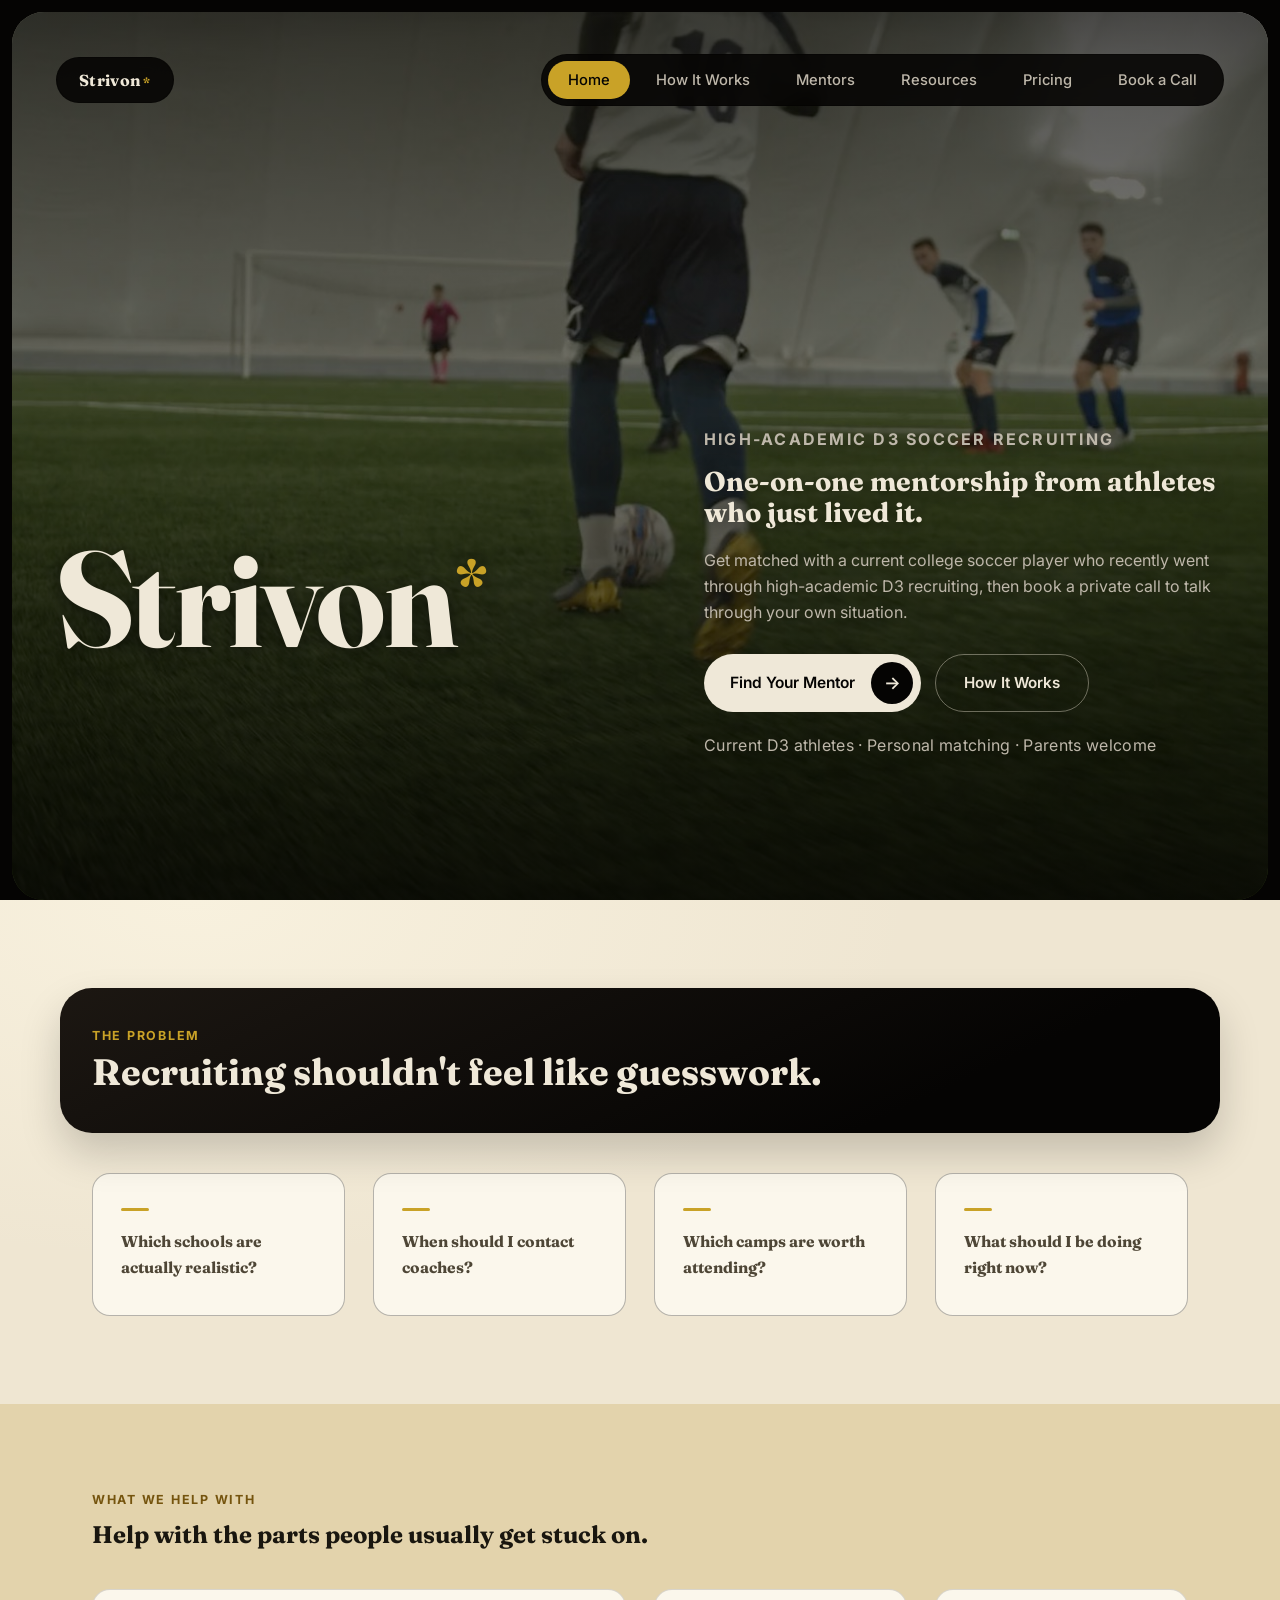
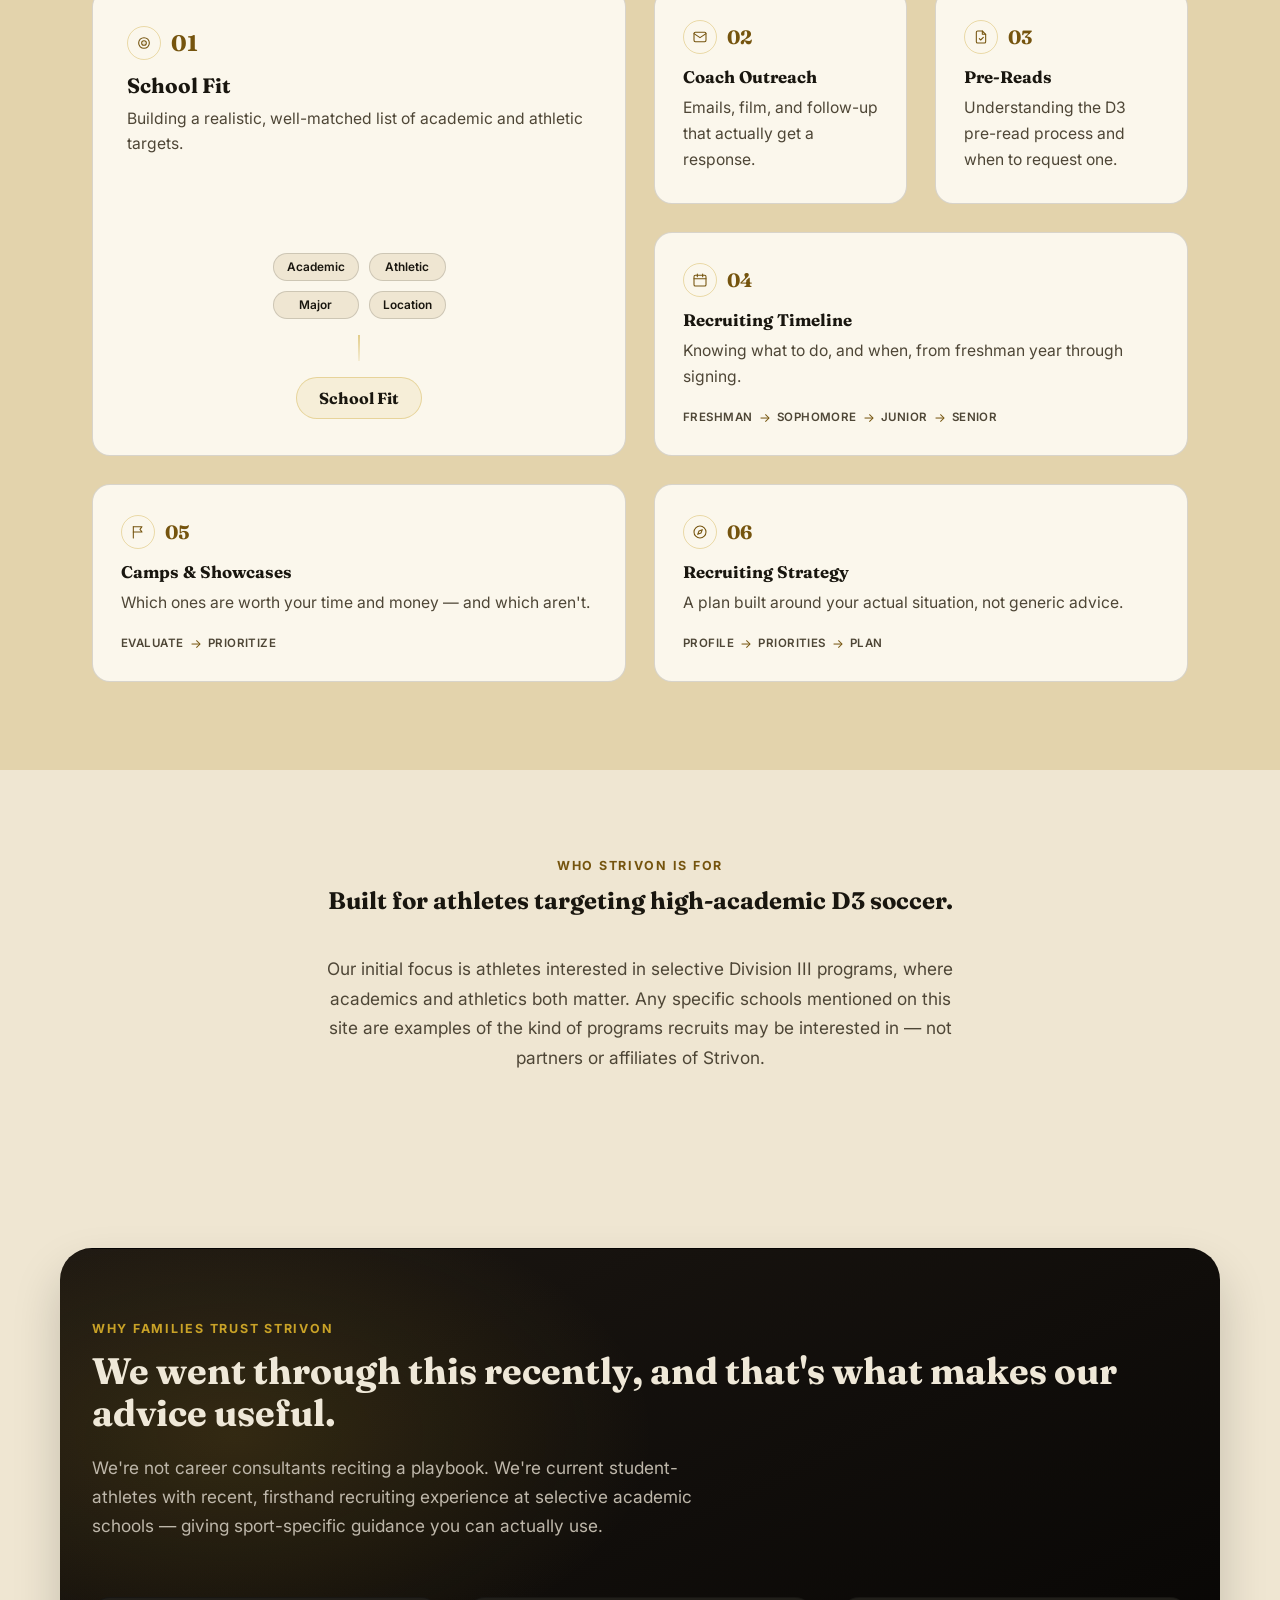
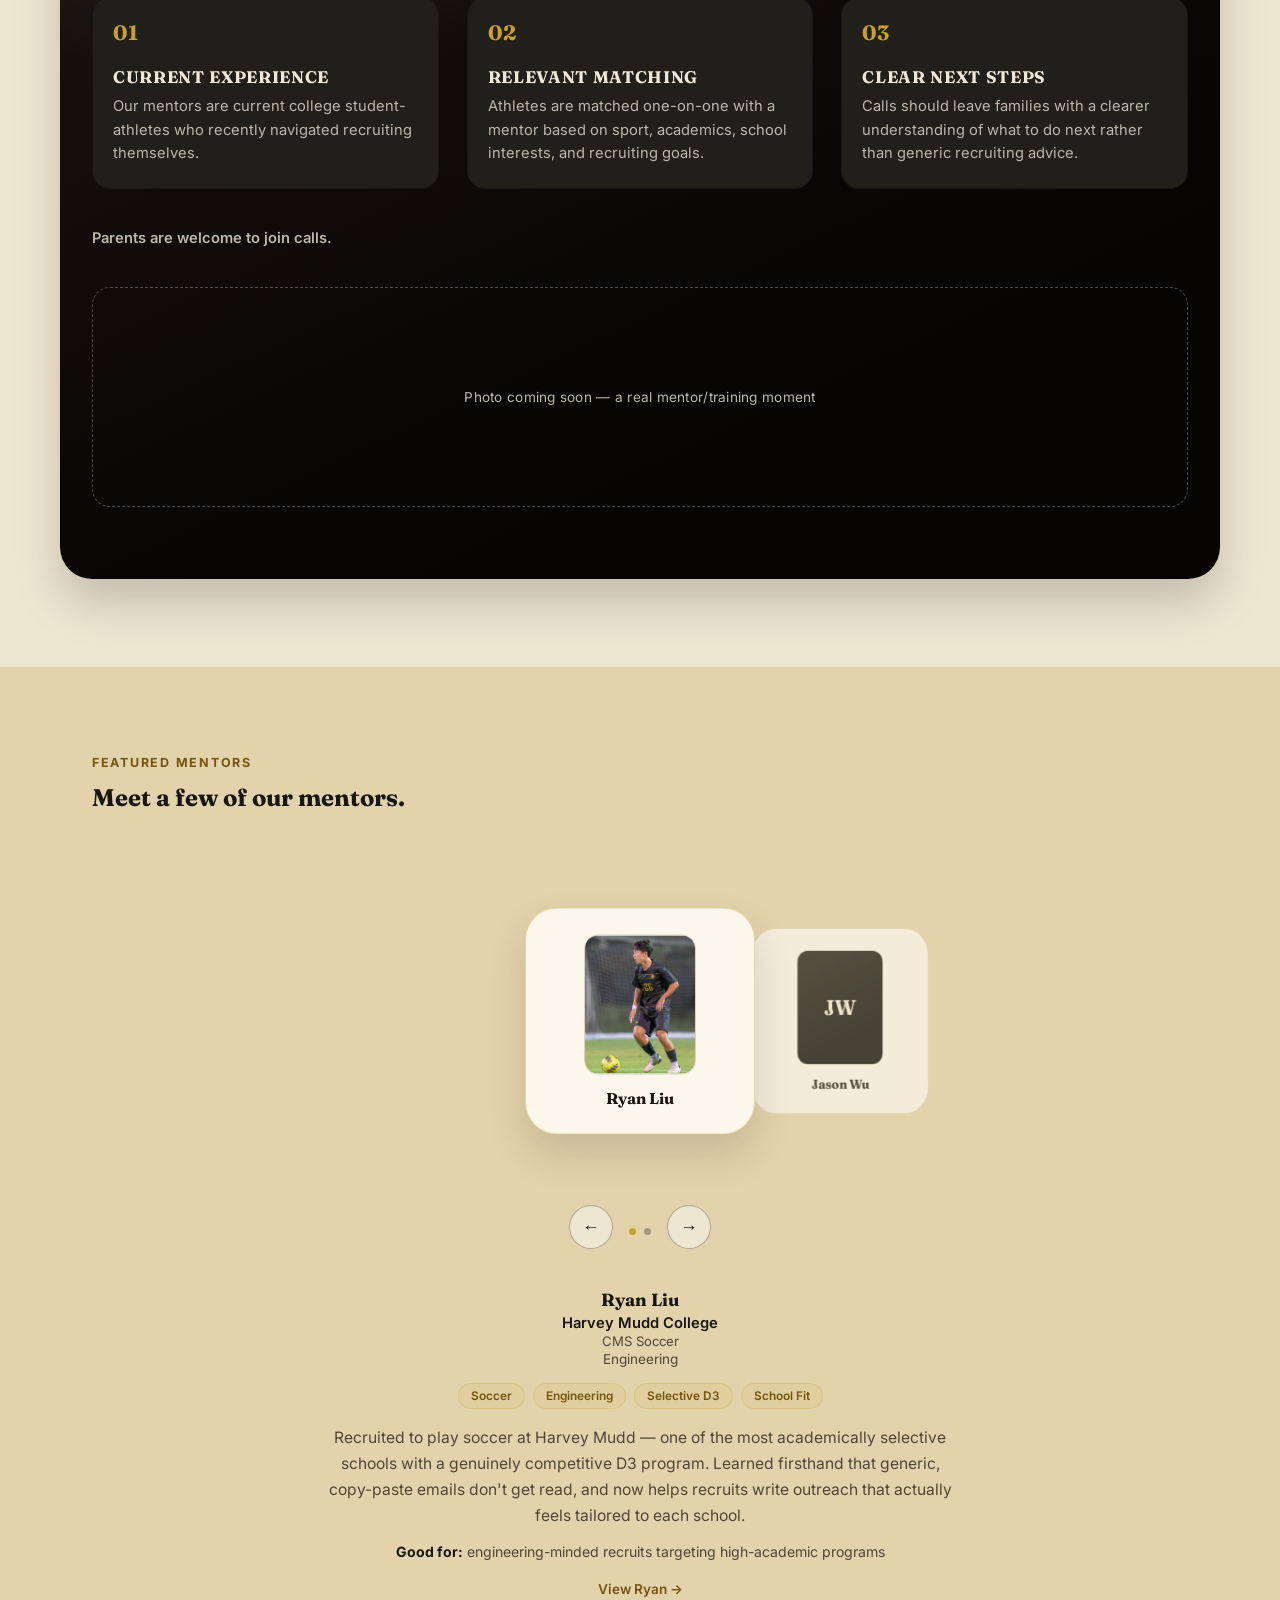
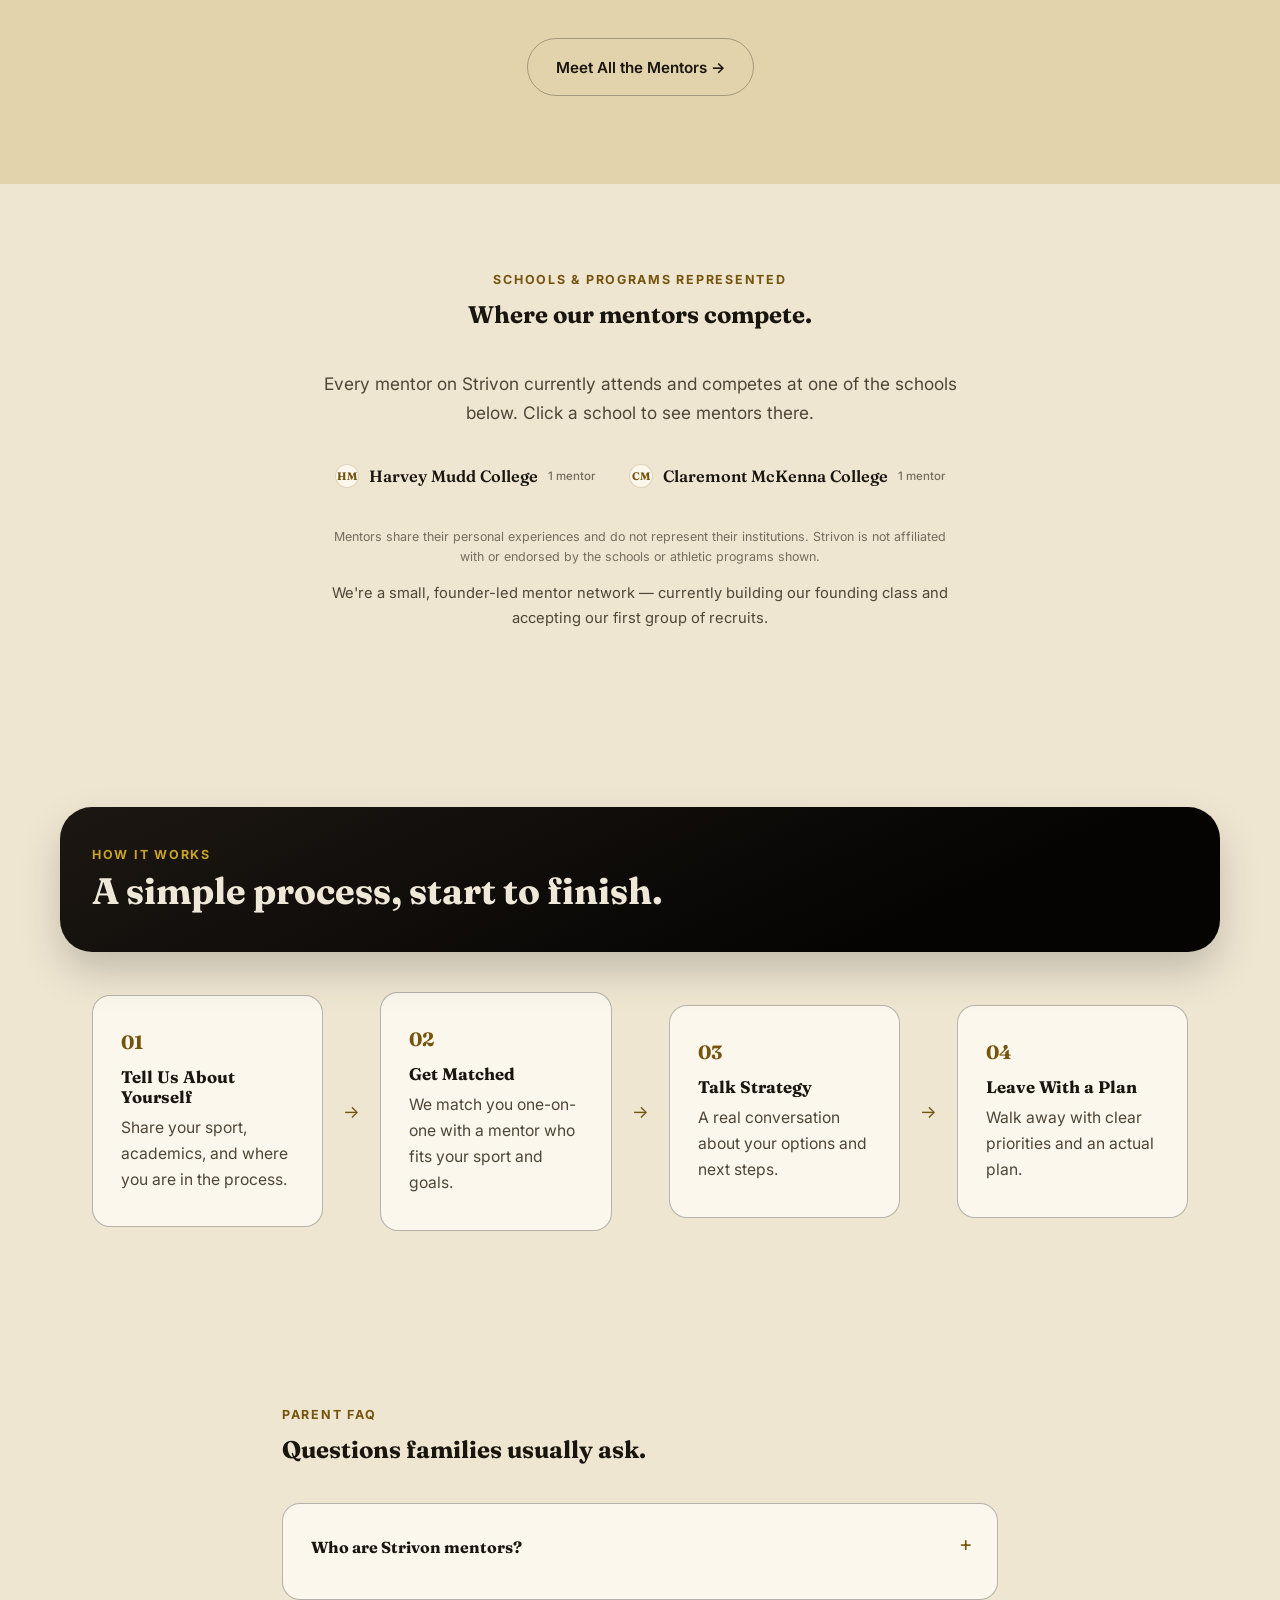
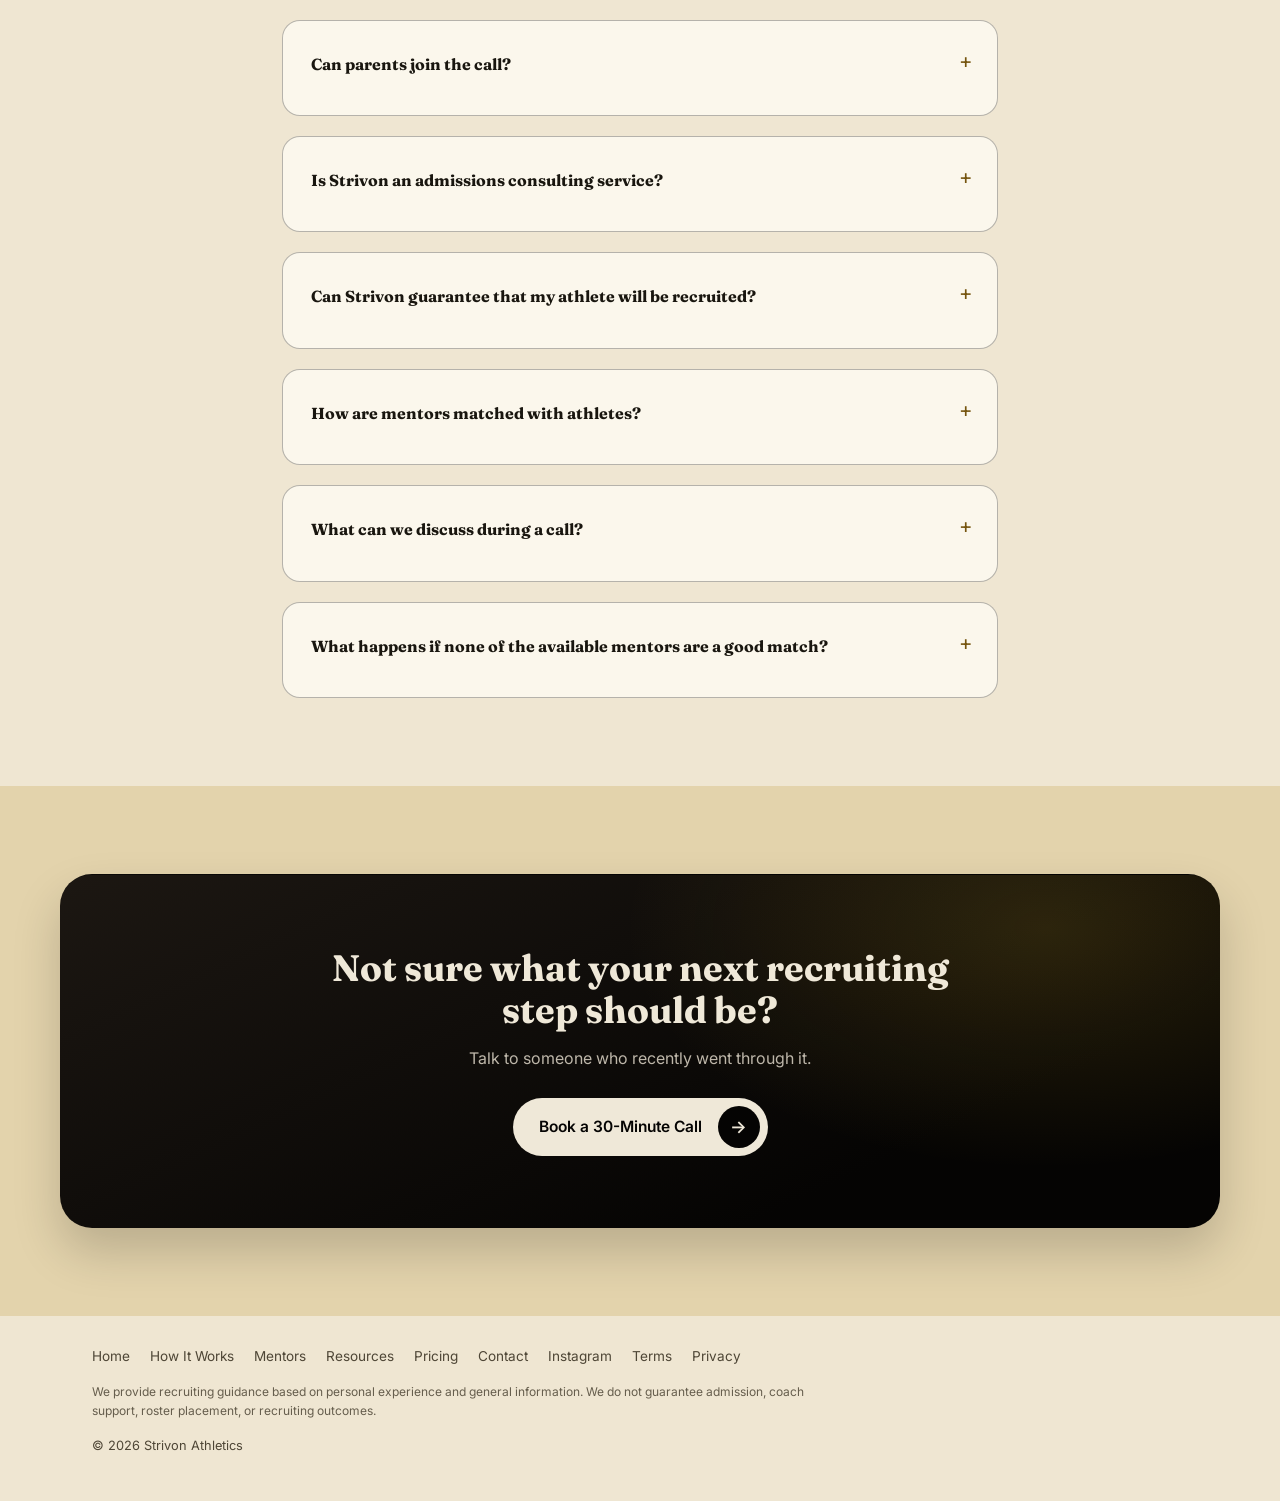
==== commit 8aa79d55: "Save final version before restart" ====
--- a/index.html
+++ b/index.html
@@ -3,8 +3,8 @@
 <head>
 <meta charset="UTF-8">
 <meta name="viewport" content="width=device-width, initial-scale=1.0">
-<title>Strivon Athletics | D3 Recruiting Guidance</title>
-<meta name="description" content="Strivon Athletics helps high-academic student-athletes navigate selective D3 recruiting with firsthand advice from current college athletes.">
+<title>Strivon Athletics | One-on-One D3 Soccer Recruiting Mentorship</title>
+<meta name="description" content="Strivon Athletics matches high school soccer recruits with current college athletes for one-on-one recruiting mentorship — real students who recently went through high-academic D3 recruiting themselves.">
 <link rel="preconnect" href="https://fonts.googleapis.com">
 <link rel="preconnect" href="https://fonts.gstatic.com" crossorigin>
 <link href="https://fonts.googleapis.com/css2?family=Fraunces:opsz,wght@9..144,500;9..144,600;9..144,700;9..144,800&family=Inter:wght@400;500;600;700&display=swap" rel="stylesheet">
@@ -13,6 +13,10 @@
 <body>
 
 <section id="home" class="launch-hero">
+
+  <video class="hero-video" autoplay muted loop playsinline preload="auto" poster="assets/images/hero-soccer-poster.jpg" aria-hidden="true">
+    <source src="assets/video/hero-soccer.mp4" type="video/mp4">
+  </video>
 
   <nav class="floating-nav">
     <a href="index.html" class="nav-logo">Strivon<sup>*</sup></a>
@@ -22,7 +26,7 @@
     <div class="tabs" id="tabs">
       <a href="index.html" class="tab-link active">Home</a>
       <a href="how-it-works.html" class="tab-link">How It Works</a>
-      <a href="advisors.html" class="tab-link">Advisors</a>
+      <a href="advisors.html" class="tab-link">Mentors</a>
       <a href="resources.html" class="tab-link">Resources</a>
       <a href="pricing.html" class="tab-link">Pricing</a>
       <a href="book-a-call.html" class="tab-link">Book a Call</a>
@@ -30,17 +34,19 @@
   </nav>
 
   <div class="hero-content">
-    <h1 class="wordmark">Strivon<sup>*</sup></h1>
+    <h1 class="wordmark hero-reveal hero-reveal-1">Strivon<sup>*</sup></h1>
     <div class="hero-side">
-      <h2 class="hero-headline">Recruiting guidance from athletes who recently lived it.</h2>
-      <p>Helping high-academic athletes navigate selective D3 recruiting with firsthand guidance from current college athletes.</p>
-      <div class="hero-actions">
+      <p class="hero-eyebrow hero-reveal hero-reveal-2">High-Academic D3 Soccer Recruiting</p>
+      <h2 class="hero-headline hero-reveal hero-reveal-2">One-on-one mentorship from athletes who just lived it.</h2>
+      <p class="hero-reveal hero-reveal-3">Get matched with a current college soccer player who recently went through high-academic D3 recruiting, then book a private call to talk through your own situation.</p>
+      <div class="hero-actions hero-reveal hero-reveal-4">
         <a href="book-a-call.html" class="btn-pill">
-          <span>Book a 30-Minute Call</span>
+          <span>Find Your Mentor</span>
           <span class="arrow-circle">&rarr;</span>
         </a>
         <a href="how-it-works.html" class="btn-pill-outline">How It Works</a>
       </div>
+      <p class="hero-trust-line hero-reveal hero-reveal-4">Current D3 athletes &middot; Personal matching &middot; Parents welcome</p>
     </div>
   </div>
 
@@ -69,13 +75,18 @@
   <section class="section panel-bg-section">
     <div class="section-inner">
       <p class="eyebrow">What We Help With</p>
-      <h2>Guidance across every stage of recruiting.</h2>
+      <h2>Help with the parts people usually get stuck on.</h2>
 
       <div class="bento-grid">
 
         <div class="bento-card bento-fit">
           <div>
-            <div class="tile-num">01</div>
+            <div class="bento-card-mark">
+              <span class="bento-icon" aria-hidden="true">
+                <svg viewBox="0 0 24 24" fill="none" stroke="currentColor" stroke-width="1.6" stroke-linecap="round" stroke-linejoin="round"><circle cx="12" cy="12" r="8"/><circle cx="12" cy="12" r="3.5"/><circle cx="12" cy="12" r="0.6" fill="currentColor" stroke="none"/></svg>
+              </span>
+              <span class="tile-num">01</span>
+            </div>
             <h3>School Fit</h3>
             <p>Building a realistic, well-matched list of academic and athletic targets.</p>
           </div>
@@ -103,13 +114,23 @@
         </div>
 
         <div class="bento-card bento-prereads">
-          <div class="tile-num">03</div>
+          <div class="bento-card-mark">
+            <span class="bento-icon" aria-hidden="true">
+              <svg viewBox="0 0 24 24" fill="none" stroke="currentColor" stroke-width="1.6" stroke-linecap="round" stroke-linejoin="round"><path d="M14 3H7a2 2 0 0 0-2 2v14a2 2 0 0 0 2 2h10a2 2 0 0 0 2-2V8z"/><path d="M14 3v5h5"/><path d="M9.5 14.5l2 2 4-4"/></svg>
+            </span>
+            <span class="tile-num">03</span>
+          </div>
           <h3>Pre-Reads</h3>
           <p>Understanding the D3 pre-read process and when to request one.</p>
         </div>
 
         <div class="bento-card bento-timeline">
-          <div class="tile-num">04</div>
+          <div class="bento-card-mark">
+            <span class="bento-icon" aria-hidden="true">
+              <svg viewBox="0 0 24 24" fill="none" stroke="currentColor" stroke-width="1.6" stroke-linecap="round" stroke-linejoin="round"><rect x="3" y="5" width="18" height="16" rx="2"/><path d="M16 3v4M8 3v4M3 10h18"/></svg>
+            </span>
+            <span class="tile-num">04</span>
+          </div>
           <h3>Recruiting Timeline</h3>
           <p>Knowing what to do, and when, from freshman year through signing.</p>
           <div class="bento-flow">
@@ -124,7 +145,12 @@
         </div>
 
         <div class="bento-card bento-camps">
-          <div class="tile-num">05</div>
+          <div class="bento-card-mark">
+            <span class="bento-icon" aria-hidden="true">
+              <svg viewBox="0 0 24 24" fill="none" stroke="currentColor" stroke-width="1.6" stroke-linecap="round" stroke-linejoin="round"><path d="M5 21V4"/><path d="M5 4h13l-3 4 3 4H5"/></svg>
+            </span>
+            <span class="tile-num">05</span>
+          </div>
           <h3>Camps &amp; Showcases</h3>
           <p>Which ones are worth your time and money &mdash; and which aren't.</p>
           <div class="bento-flow">
@@ -135,9 +161,14 @@
         </div>
 
         <div class="bento-card bento-strategy">
-          <div class="tile-num">06</div>
+          <div class="bento-card-mark">
+            <span class="bento-icon" aria-hidden="true">
+              <svg viewBox="0 0 24 24" fill="none" stroke="currentColor" stroke-width="1.6" stroke-linecap="round" stroke-linejoin="round"><circle cx="12" cy="12" r="9"/><path d="M15.5 8.5l-2 5-5 2 2-5z"/></svg>
+            </span>
+            <span class="tile-num">06</span>
+          </div>
           <h3>Recruiting Strategy</h3>
-          <p>A clear, personalized plan instead of generic advice.</p>
+          <p>A plan built around your actual situation, not generic advice.</p>
           <div class="bento-flow">
             <span class="bento-flow-step">Profile</span>
             <span class="bento-flow-arrow">&rarr;</span>
@@ -151,44 +182,85 @@
     </div>
   </section>
 
-  <!-- 4. Why Us -->
+  <!-- 3b. Who It's For -->
+  <section class="section">
+    <div class="section-inner narrow" style="text-align: center;">
+      <p class="eyebrow">Who Strivon Is For</p>
+      <h2>Built for athletes targeting high-academic D3 soccer.</h2>
+      <p class="lead" style="margin-left: auto; margin-right: auto;">Our initial focus is athletes interested in selective Division III programs, where academics and athletics both matter. Any specific schools mentioned on this site are examples of the kind of programs recruits may be interested in &mdash; not partners or affiliates of Strivon.</p>
+    </div>
+  </section>
+
+  <!-- 4. Parent Trust -->
   <section class="section">
     <div class="network-card">
-      <p class="eyebrow">Why Us</p>
-      <h2>Advice from people who just went through the process.</h2>
+      <p class="eyebrow">Why Families Trust Strivon</p>
+      <h2>We went through this recently, and that's what makes our advice useful.</h2>
       <p class="lead">We're not career consultants reciting a playbook. We're current student-athletes with recent, firsthand recruiting experience at selective academic schools &mdash; giving sport-specific guidance you can actually use.</p>
-      <div class="school-badges">
-        <span class="badge">Current student-athletes</span>
-        <span class="badge">Recent recruiting experience</span>
-        <span class="badge">Selective academic schools</span>
-        <span class="badge">Sport-specific guidance</span>
-      </div>
+
+      <div class="trust-grid">
+        <div class="trust-item">
+          <div class="trust-item-num">01</div>
+          <h4>Current Experience</h4>
+          <p>Our mentors are current college student-athletes who recently navigated recruiting themselves.</p>
+        </div>
+        <div class="trust-item">
+          <div class="trust-item-num">02</div>
+          <h4>Relevant Matching</h4>
+          <p>Athletes are matched one-on-one with a mentor based on sport, academics, school interests, and recruiting goals.</p>
+        </div>
+        <div class="trust-item">
+          <div class="trust-item-num">03</div>
+          <h4>Clear Next Steps</h4>
+          <p>Calls should leave families with a clearer understanding of what to do next rather than generic recruiting advice.</p>
+        </div>
+      </div>
+
+      <p class="trust-note">Parents are welcome to join calls.</p>
+
+      <div class="photo-placeholder">Photo coming soon &mdash; a real mentor/training moment</div>
     </div>
   </section>
 
   <!-- 5. Featured Advisors -->
   <section class="section panel-bg-section">
     <div class="section-inner">
-      <p class="eyebrow">Featured Advisors</p>
-      <h2>Meet a few of our advisors.</h2>
-
-      <div class="advisor-coverflow" data-advisor-coverflow tabindex="0" role="region" aria-roledescription="carousel" aria-label="Featured advisors">
+      <p class="eyebrow">Featured Mentors</p>
+      <h2>Meet a few of our mentors.</h2>
+
+      <div class="advisor-coverflow" data-advisor-coverflow tabindex="0" role="region" aria-roledescription="carousel" aria-label="Featured mentors">
         <div class="coverflow-viewport">
           <div class="coverflow-track" data-coverflow-track></div>
         </div>
 
         <div class="carousel-wrap coverflow-nav">
-          <button type="button" class="carousel-arrow coverflow-prev" aria-label="Previous advisor">&larr;</button>
+          <button type="button" class="carousel-arrow coverflow-prev" aria-label="Previous mentor">&larr;</button>
           <div class="carousel-dots" data-coverflow-dots></div>
-          <button type="button" class="carousel-arrow coverflow-next" aria-label="Next advisor">&rarr;</button>
+          <button type="button" class="carousel-arrow coverflow-next" aria-label="Next mentor">&rarr;</button>
         </div>
 
         <div class="coverflow-profile" data-coverflow-profile></div>
       </div>
 
       <div class="section-cta">
-        <a href="advisors.html" class="btn-pill-outline-dark">See all advisors &rarr;</a>
-      </div>
+        <a href="advisors.html" class="btn-pill-outline-dark">Meet All the Mentors &rarr;</a>
+      </div>
+    </div>
+  </section>
+
+  <!-- 5b. Schools & Programs Represented -->
+  <section class="section">
+    <div class="section-inner narrow" style="text-align: center;">
+      <p class="eyebrow">Schools &amp; Programs Represented</p>
+      <h2>Where our mentors compete.</h2>
+      <p class="lead" style="margin-left: auto; margin-right: auto;">Every mentor on Strivon currently attends and competes at one of the schools below. Click a school to see mentors there.</p>
+    </div>
+
+    <div class="program-row" data-program-row></div>
+
+    <div class="section-inner narrow" style="text-align: center;">
+      <p class="program-disclaimer">Mentors share their personal experiences and do not represent their institutions. Strivon is not affiliated with or endorsed by the schools or athletic programs shown.</p>
+      <p class="lead" style="margin-left: auto; margin-right: auto; font-size: 0.92rem; margin-top: var(--space-2);">We're a small, founder-led mentor network &mdash; currently building our founding class and accepting our first group of recruits.</p>
     </div>
   </section>
 
@@ -210,7 +282,7 @@
         <div class="tile">
           <div class="tile-num">02</div>
           <h3>Get Matched</h3>
-          <p>We match you with an advisor who fits your sport and goals.</p>
+          <p>We match you one-on-one with a mentor who fits your sport and goals.</p>
         </div>
         <span class="step-arrow">&rarr;</span>
         <div class="tile">
@@ -223,6 +295,52 @@
           <div class="tile-num">04</div>
           <h3>Leave With a Plan</h3>
           <p>Walk away with clear priorities and an actual plan.</p>
+        </div>
+      </div>
+    </div>
+  </section>
+
+  <!-- 6b. Parent FAQ -->
+  <section class="section">
+    <div class="section-inner narrow">
+      <p class="eyebrow">Parent FAQ</p>
+      <h2>Questions families usually ask.</h2>
+
+      <div class="faq-list" style="margin-top: var(--space-5);">
+        <div class="tile" data-expandable>
+          <span class="tile-icon">+</span>
+          <h3>Who are Strivon mentors?</h3>
+          <div class="tile-detail"><p>Current college student-athletes who recently went through recruiting themselves. They share firsthand experience, not professional admissions advice.</p></div>
+        </div>
+        <div class="tile" data-expandable>
+          <span class="tile-icon">+</span>
+          <h3>Can parents join the call?</h3>
+          <div class="tile-detail"><p>Yes &mdash; parents are welcome on every call. You can choose who's attending when you book.</p></div>
+        </div>
+        <div class="tile" data-expandable>
+          <span class="tile-icon">+</span>
+          <h3>Is Strivon an admissions consulting service?</h3>
+          <div class="tile-detail"><p>No. Mentors share their own recruiting experience and guidance &mdash; they are not admissions officers and don't make or influence admissions decisions.</p></div>
+        </div>
+        <div class="tile" data-expandable>
+          <span class="tile-icon">+</span>
+          <h3>Can Strivon guarantee that my athlete will be recruited?</h3>
+          <div class="tile-detail"><p>No. We don't guarantee admission, coach interest, roster spots, or pre-read results &mdash; we provide guidance based on personal experience and general information.</p></div>
+        </div>
+        <div class="tile" data-expandable>
+          <span class="tile-icon">+</span>
+          <h3>How are mentors matched with athletes?</h3>
+          <div class="tile-detail"><p>Based on a short intake &mdash; sport, academics, school interests, and what you want help with &mdash; scored against each mentor's own background. You can also browse the full roster and choose yourself.</p></div>
+        </div>
+        <div class="tile" data-expandable>
+          <span class="tile-icon">+</span>
+          <h3>What can we discuss during a call?</h3>
+          <div class="tile-detail"><p>School fit, coach outreach, camps, pre-reads, recruiting timeline, and whatever questions are on your mind &mdash; the goal is to leave with clear next steps.</p></div>
+        </div>
+        <div class="tile" data-expandable>
+          <span class="tile-icon">+</span>
+          <h3>What happens if none of the available mentors are a good match?</h3>
+          <div class="tile-detail"><p>Reach out to us directly and we'll help point you to the closest fit, or let you know honestly if we don't have a good match yet.</p></div>
         </div>
       </div>
     </div>
@@ -247,7 +365,7 @@
     <nav class="footer-nav">
       <a href="index.html">Home</a>
       <a href="how-it-works.html">How It Works</a>
-      <a href="advisors.html">Advisors</a>
+      <a href="advisors.html">Mentors</a>
       <a href="resources.html">Resources</a>
       <a href="pricing.html">Pricing</a>
       <a href="contact.html">Contact</a>
--- a/style.css
+++ b/style.css
@@ -4,13 +4,32 @@
   --card-bg: #FBF7EC;
   --hero-1: #1c1712;
   --hero-2: #050403;
+  /* ---------- Text color system -----------------------------------
+     Two fixed hierarchies — one per background family. Every text
+     color on the site should resolve to one of these; don't
+     introduce a new rgba()/hex text color inline.
+
+     ON DARK (hero video, mission/network/contact cards, .section-banner):
+       eyebrow  --gold        heading  --cream
+       body     --text-body-dark       links/buttons  --cream (full) / --gold on hover
+     ON LIGHT (page-bg / panel-bg / card-bg):
+       eyebrow  --gold-deep   heading  --ink
+       body     --muted-dark  links/buttons  --ink / --gold-deep
+  */
   --cream: #efe8d8;
   --ink: #19160f;
   --muted: #78706160;
   --muted-dark: #4E4636;
-  --gold: #c9a227;
-  --gold-deep: #8A6A16;
+  --text-body-dark: #BEB7AA;   /* body/lead/secondary text on dark cards + hero video */
+  --text-muted-light: #756C5D; /* placeholder / de-emphasized text inside light form fields */
+  --gold: #c9a227;             /* eyebrow/accent on dark backgrounds — needs the brighter value to clear the darkest cards */
+  --gold-deep: #75540E;        /* eyebrow/accent on light backgrounds — a single gold can't hit 4.5:1 on both cream and near-black, so light backgrounds get this darker variant */
+  --gold-mid: #9c7a1c;         /* hover/selected accents needing more presence than --gold-deep but still valid on light backgrounds */
+  --text-error: #9b3b2c;       /* booking-hold error messages — outside the eyebrow/heading/body hierarchy, light backgrounds only */
   --border: rgba(0, 0, 0, 0.28);
+  --border-warm: rgba(117, 84, 14, 0.22);  /* warm gold-neutral border for advisor/profile cards — tonal depth instead of flat black */
+  --surface-nested: #EAE0C6;   /* third light layering step, between --panel-bg and --card-bg — nested boxes inside a card */
+  --dark-elevated: #211f1a;    /* nested surfaces sitting on top of a dark card's gradient (proof tiles, stat rows) */
   --radius-lg: 32px;
   --radius-md: 18px;
   --max-width: 1160px;
@@ -29,8 +48,8 @@
   --lead-max: 640px;         /* readable paragraph width */
   --btn-height: 58px;        /* shared button height */
 
-  --fs-card-body: 0.94rem;
-  --lh-card-body: 1.6;
+  --fs-card-body: 0.98rem;
+  --lh-card-body: 1.65;
 }
 
 * { box-sizing: border-box; }
@@ -45,6 +64,30 @@
   color: var(--ink);
   font-family: 'Inter', -apple-system, BlinkMacSystemFont, 'Segoe UI', sans-serif;
   -webkit-font-smoothing: antialiased;
+}
+
+/* index.html/launch.html only: the rounded hero floats with a thin gap
+   around it, so that gap's color matters. The site's cream page
+   background reads as a mismatched, slightly washed-out edge against
+   real green-turf footage — a deep warm near-black lets the video's
+   own color carry the page and matches the dark nav pills/overlay
+   already in the hero, without touching --page-bg used everywhere
+   else on the site. */
+body:has(.launch-hero) {
+  background: var(--hero-2);
+}
+
+/* The override above is only meant for the thin gap around the hero
+   card itself — everything below it (index.html's .home-content) is
+   built for the normal cream page background. Every section down
+   there happens to be fully covered by cards/banners, so this
+   otherwise silently bled through as black behind anything without
+   its own background (e.g. plain text sections), rendering ink/muted
+   text invisible. */
+.home-content {
+  background:
+    radial-gradient(ellipse 1200px 600px at 15% 0%, #F8F1DE, transparent 60%),
+    var(--page-bg);
 }
 
 h1, h2, h3 {
@@ -129,14 +172,16 @@
   box-shadow: 0 30px 60px rgba(5, 4, 3, 0.35);
 }
 
-/* Standalone launch/splash page — fills the entire viewport, no width
-   cap, since there's nothing below it on the page to line up with. */
+/* Standalone launch/splash hero — a large rounded editorial "card" inset
+   from the true viewport edge (the cream page background shows through
+   the gap) rather than a flat edge-to-edge fill. */
 .launch-hero {
   position: relative;
-  width: 100%;
-  min-height: 100vh;
-  min-height: 100svh;
-  border-radius: 0;
+  width: calc(100% - 24px);
+  margin: 12px auto 0;
+  min-height: calc(100vh - 12px);
+  min-height: calc(100svh - 12px);
+  border-radius: var(--radius-lg);
   overflow: hidden;
   background: linear-gradient(155deg, var(--hero-1), var(--hero-2) 72%);
   display: flex;
@@ -146,25 +191,81 @@
   color: var(--cream);
 }
 
+/* Live soccer footage behind the hero — .launch-hero's gradient above
+   stays as the loading-state/no-video fallback background, so there's
+   never a blank flash before the video paints. */
+.hero-video {
+  position: absolute;
+  inset: 0;
+  width: 100%;
+  height: 100%;
+  object-fit: cover;
+  z-index: 0;
+}
+
+/* Cinematic darkening so headline/CTA text stays legible over real
+   footage instead of a flat gradient — darkest at top/bottom where the
+   nav and copy sit, a little lighter through the middle so the video
+   still reads as a real, present moment rather than being crushed out. */
 .launch-hero::before {
   content: '';
   position: absolute;
-  inset: -10%;
-  background: radial-gradient(ellipse 900px 500px at 50% 55%, rgba(201, 162, 39, 0.24), transparent 60%);
-  animation: glow-drift 24s ease-in-out infinite alternate;
+  inset: 0;
+  background: linear-gradient(180deg, rgba(5, 4, 3, 0.68) 0%, rgba(5, 4, 3, 0.42) 42%, rgba(5, 4, 3, 0.85) 100%);
+  z-index: 1;
   pointer-events: none;
-  z-index: 0;
-}
-
-@keyframes glow-drift {
-  0%   { transform: translate(-38vw, -6vh); }
-  50%  { transform: translate(5vw, 4vh); }
-  100% { transform: translate(42vw, -3vh); }
 }
 
 .launch-hero .hero-content {
   position: relative;
-  z-index: 1;
+  z-index: 2;
+}
+
+/* A soft shadow behind hero text is a second, independent safety net
+   beyond the gradient above — the gradient darkens evenly by row, but
+   a bright, localized moment in the footage (a jersey, the sky) can
+   still sit directly behind a word. text-shadow inherits, so this
+   covers every text element sitting directly on the video; .btn-pill
+   below opts back out since its dark text sits on its own solid
+   cream pill, not the video, where the same shadow would just look
+   like smudging. */
+.launch-hero .hero-content {
+  text-shadow: 0 2px 18px rgba(0, 0, 0, 0.55);
+}
+
+.launch-hero .hero-content .btn-pill {
+  text-shadow: none;
+}
+
+/* Respect reduced-motion: stop the video and show its own poster frame
+   as a static background instead (the <video poster> attribute covers
+   the loading gap for everyone else). */
+@media (prefers-reduced-motion: reduce) {
+  .hero-video { display: none; }
+  .launch-hero {
+    background-image: linear-gradient(180deg, rgba(5, 4, 3, 0.35), rgba(5, 4, 3, 0.6)), url('assets/images/hero-soccer-poster.jpg');
+    background-size: cover;
+    background-position: center;
+  }
+}
+
+/* Gentle staggered entrance for the hero text on load — no motion at
+   all if the visitor prefers that; the video itself already carries
+   the "movement" the rest of the page stays subtle. */
+@media (prefers-reduced-motion: no-preference) {
+  .hero-reveal {
+    opacity: 0;
+    transform: translateY(16px);
+    animation: hero-reveal 0.8s cubic-bezier(0.22, 1, 0.36, 1) forwards;
+  }
+  .hero-reveal-1 { animation-delay: 0.05s; }
+  .hero-reveal-2 { animation-delay: 0.2s; }
+  .hero-reveal-3 { animation-delay: 0.34s; }
+  .hero-reveal-4 { animation-delay: 0.46s; }
+}
+
+@keyframes hero-reveal {
+  to { opacity: 1; transform: translateY(0); }
 }
 
 .floating-nav {
@@ -209,7 +310,7 @@
 .tab-link {
   display: inline-flex;
   align-items: center;
-  color: rgba(239, 232, 216, 0.72);
+  color: var(--text-body-dark);
   font-family: inherit;
   font-size: 0.92rem;
   font-weight: 500;
@@ -276,6 +377,15 @@
   padding-bottom: clamp(6px, 1vw, 18px);
 }
 
+.hero-eyebrow {
+  text-transform: uppercase;
+  letter-spacing: 0.14em;
+  font-size: 0.78rem;
+  font-weight: 700;
+  color: var(--gold);
+  margin-bottom: 14px;
+}
+
 .hero-headline {
   font-size: clamp(1.3rem, 2.2vw, 1.7rem);
   color: var(--cream);
@@ -285,7 +395,14 @@
 .hero-side p {
   font-size: 1rem;
   line-height: 1.65;
-  color: rgba(239, 232, 216, 0.72);
+  color: var(--text-body-dark);
+}
+
+.hero-trust-line {
+  margin-top: 20px;
+  font-size: 0.82rem;
+  letter-spacing: 0.02em;
+  color: var(--text-body-dark);
 }
 
 .btn-pill {
@@ -302,9 +419,15 @@
   border-radius: 999px;
   padding: 8px 8px 8px 26px;
   font-family: inherit;
-  font-size: 0.95rem;
+  font-size: 0.97rem;
   font-weight: 600;
   cursor: pointer;
+  transition: transform 0.2s ease, box-shadow 0.2s ease;
+}
+
+.btn-pill:hover {
+  transform: translateY(-2px);
+  box-shadow: 0 10px 24px rgba(5, 4, 3, 0.22);
 }
 
 .arrow-circle {
@@ -322,6 +445,10 @@
 .btn-pill-dark {
   background: var(--ink);
   color: var(--cream);
+}
+
+.btn-pill-dark:hover {
+  box-shadow: 0 10px 24px rgba(25, 22, 15, 0.28);
 }
 
 .btn-pill-dark .arrow-circle {
@@ -428,7 +555,7 @@
 
 .mission-card .eyebrow { color: var(--gold); }
 .mission-card h2 { color: var(--cream); font-size: clamp(1.7rem, 3vw, 2.3rem); }
-.mission-card .lead { color: rgba(239, 232, 216, 0.72); }
+.mission-card .lead { color: var(--text-body-dark); }
 
 /* ---------- Provide ---------- */
 
@@ -445,6 +572,24 @@
 .section-banner .eyebrow { color: var(--gold); margin-bottom: 8px; }
 .section-banner h2 { color: var(--cream); font-size: clamp(1.7rem, 3vw, 2.3rem); }
 
+/* A plain, cardless page header — used where a full dark rounded banner
+   would be more visual weight than the page needs, so not every page
+   opens with the same treatment. */
+.editorial-header {
+  max-width: var(--max-width);
+  margin: 0 auto var(--space-6);
+  padding: 0 var(--gutter);
+  border-bottom: 1px solid var(--border);
+  padding-bottom: var(--space-4);
+}
+
+.editorial-header h2 {
+  font-size: clamp(1.9rem, 3.4vw, 2.6rem);
+  max-width: 760px;
+}
+
+.editorial-header .lead { margin-top: 14px; }
+
 .cta-banner {
   text-align: center;
   margin-bottom: 0;
@@ -456,7 +601,7 @@
   max-width: var(--lead-max);
   margin-left: auto;
   margin-right: auto;
-  color: rgba(239, 232, 216, 0.72);
+  color: var(--text-body-dark);
   margin-top: 16px;
 }
 
@@ -473,7 +618,8 @@
 
 .card-hint {
   color: var(--muted-dark);
-  font-size: 0.85rem;
+  font-size: 0.94rem;
+  line-height: 1.6;
   margin: 0 0 16px;
   text-align: center;
 }
@@ -561,7 +707,7 @@
 }
 
 .carousel-card.is-active h3 { color: var(--cream); }
-.carousel-card.is-active p { color: rgba(239, 232, 216, 0.72); }
+.carousel-card.is-active p { color: var(--text-body-dark); }
 .carousel-card.is-active .carousel-card-num { color: var(--gold); }
 
 .carousel-dots {
@@ -628,7 +774,7 @@
 
 .network-card .eyebrow { color: var(--gold); }
 .network-card h2 { color: var(--cream); font-size: clamp(1.7rem, 3vw, 2.3rem); }
-.network-card .lead { color: rgba(239, 232, 216, 0.72); }
+.network-card .lead { color: var(--text-body-dark); }
 
 .school-badges {
   margin-top: 34px;
@@ -643,6 +789,53 @@
   border-radius: 999px;
   font-size: 0.88rem;
   color: rgba(239, 232, 216, 0.9);
+}
+
+.trust-grid {
+  margin-top: var(--space-6);
+  display: grid;
+  grid-template-columns: repeat(auto-fit, minmax(220px, 1fr));
+  gap: var(--space-4);
+}
+
+/* A nested elevated surface, not just a border-top divider — reads as a
+   layered card sitting on top of the dark gradient rather than flat. */
+.trust-item {
+  background: var(--dark-elevated);
+  border: 1px solid var(--border);
+  border-radius: var(--radius-md);
+  padding: 22px 20px;
+}
+
+.trust-item-num {
+  font-family: 'Fraunces', serif;
+  font-size: 1.3rem;
+  font-weight: 700;
+  color: var(--gold);
+  margin-bottom: 10px;
+}
+
+.trust-item h4 {
+  font-family: 'Fraunces', serif;
+  font-size: 1.05rem;
+  font-weight: 700;
+  color: var(--cream);
+  text-transform: uppercase;
+  letter-spacing: 0.04em;
+  margin-bottom: 8px;
+}
+
+.trust-item p {
+  font-size: 0.92rem;
+  line-height: 1.6;
+  color: var(--text-body-dark);
+}
+
+.trust-note {
+  margin-top: var(--space-5);
+  font-size: 0.92rem;
+  color: var(--text-body-dark);
+  font-weight: 600;
 }
 
 /* ---------- Contact ---------- */
@@ -663,7 +856,7 @@
 
 .contact-card .eyebrow { color: var(--gold); }
 .contact-card h2 { color: var(--cream); font-size: clamp(1.9rem, 3.4vw, 2.6rem); }
-.contact-card .lead { color: rgba(239, 232, 216, 0.72); }
+.contact-card .lead { color: var(--text-body-dark); }
 
 .contact-side {
   display: flex;
@@ -691,7 +884,7 @@
   font-size: 0.78rem;
   text-transform: uppercase;
   letter-spacing: 0.08em;
-  color: rgba(239, 232, 216, 0.5);
+  color: var(--text-body-dark);
 }
 
 .contact-value { font-weight: 600; color: var(--cream); }
@@ -709,43 +902,67 @@
   gap: 8px;
   font-size: 0.85rem;
   font-weight: 600;
-  color: rgba(239, 232, 216, 0.85);
-}
-
+  color: var(--text-body-dark);
+}
+
+/* Was hardcoded to a translucent cream — fine on the dark contact-card
+   forms, but on .intake-form's light page-bg context that's nearly
+   invisible cream-on-cream (~1:1 contrast). Inheriting the parent
+   label's own color (dark on light forms, cream on dark forms) and
+   just dimming it with opacity keeps "(optional)" readable in both. */
 .field-optional {
   font-weight: 400;
-  color: rgba(239, 232, 216, 0.5);
+  color: inherit;
+  opacity: 0.8;
   text-transform: none;
   letter-spacing: normal;
 }
 
 .field-group-note {
   font-size: 0.8rem;
-  color: rgba(239, 232, 216, 0.55);
+  color: var(--text-body-dark);
   margin-top: 4px;
 }
 
 .contact-form input,
+.contact-form select,
 .contact-form textarea {
   font-family: inherit;
   font-size: 0.95rem;
   padding: 12px 14px;
   border: 1px solid var(--border);
   border-radius: 10px;
-  background: rgba(255, 255, 255, 0.05);
+  background-color: rgba(255, 255, 255, 0.05);
   color: var(--cream);
   resize: vertical;
 }
 
 .contact-form input::placeholder,
 .contact-form textarea::placeholder {
-  color: rgba(239, 232, 216, 0.4);
+  color: var(--text-body-dark);
 }
 
 .contact-form input:focus,
+.contact-form select:focus,
 .contact-form textarea:focus {
   outline: none;
   border-color: var(--gold);
+}
+
+/* Selects render with the browser's native control by default (system
+   font, square corners, OS-drawn arrow) — override to match the
+   theme's inputs, with a custom gold chevron standing in for the
+   native arrow that appearance:none removes. */
+.contact-form select {
+  appearance: none;
+  -webkit-appearance: none;
+  -moz-appearance: none;
+  padding-right: 42px;
+  cursor: pointer;
+  background-image: url("data:image/svg+xml,%3Csvg xmlns='http://www.w3.org/2000/svg' viewBox='0 0 20 20' fill='none' stroke='%23c9a227' stroke-width='2' stroke-linecap='round' stroke-linejoin='round'%3E%3Cpolyline points='5 8 10 13 15 8'/%3E%3C/svg%3E");
+  background-repeat: no-repeat;
+  background-position: right 14px center;
+  background-size: 12px;
 }
 
 .contact-form .btn-pill {
@@ -972,7 +1189,7 @@
 }
 
 .bento-flow-arrow {
-  color: rgba(201, 162, 39, 0.6);
+  color: var(--gold-deep);
   font-size: 0.78rem;
 }
 
@@ -987,9 +1204,38 @@
 
 .step-arrow {
   justify-self: center;
-  color: rgba(201, 162, 39, 0.5);
+  color: var(--gold-deep);
   font-size: 1.1rem;
   flex: none;
+}
+
+/* Compact numbered overview (e.g. the top of How It Works) — a quick
+   scan before the page's deeper, more detailed explanation below. */
+.overview-steps {
+  display: grid;
+  grid-template-columns: repeat(auto-fit, minmax(180px, 1fr));
+  gap: var(--space-4);
+  margin-bottom: var(--space-7);
+}
+
+.overview-step-num {
+  font-family: 'Fraunces', serif;
+  font-size: 1.1rem;
+  font-weight: 700;
+  color: var(--gold-deep);
+  margin-bottom: 10px;
+}
+
+.overview-step h4 {
+  font-family: 'Fraunces', serif;
+  font-size: 1.05rem;
+  margin-bottom: 6px;
+}
+
+.overview-step p {
+  font-size: var(--fs-card-body);
+  line-height: var(--lh-card-body);
+  color: var(--muted-dark);
 }
 
 .tile[data-expandable] {
@@ -1036,19 +1282,22 @@
   line-height: var(--lh-card-body);
 }
 
+/* ---------- FAQ (stacked, reuses .tile[data-expandable]) ---------- */
+
+.faq-list {
+  display: flex;
+  flex-direction: column;
+  gap: var(--space-3);
+}
+
+.faq-list .tile h3 { font-size: 1rem; }
+
 /* ---------- Resources (preview / coming soon) ---------- */
 
 /* A dedicated column rule (rather than editing .tile-grid) keeps this
    scoped to Resources — Pricing/Book-a-Call/Home reuse .tile-grid too. */
 .resource-grid {
   grid-template-columns: repeat(auto-fit, minmax(280px, 1fr));
-}
-
-/* With 7 cards, a 3-column grid leaves one card alone on the last row.
-   Centering it under the middle column (desktop-width only, where we
-   can be sure there are exactly 3 columns) reads as intentional. */
-@media (min-width: 960px) {
-  .resource-grid .resource-tile:last-child { grid-column: 2; }
 }
 
 .resource-tile {
@@ -1079,6 +1328,97 @@
   margin-bottom: 10px;
 }
 
+/* ---------- Schools & Programs Represented ---------- */
+
+/* Editorial, not a sponsor wall — school names in the same serif used for
+   headings, a thin gold underline on hover, and an optional small circular
+   mark standing in for a logo. No boxed tiles, no drop shadows. */
+.program-row {
+  display: flex;
+  flex-wrap: wrap;
+  justify-content: center;
+  align-items: center;
+  gap: 10px 30px;
+  margin: var(--space-4) 0;
+}
+
+.program-item {
+  display: inline-flex;
+  align-items: center;
+  gap: 10px;
+  padding: 8px 2px 10px;
+  border-bottom: 1.5px solid transparent;
+  transition: border-color 0.2s ease, color 0.2s ease;
+}
+
+.program-item:hover {
+  border-color: var(--gold-deep);
+}
+
+.program-name {
+  font-family: 'Fraunces', serif;
+  font-weight: 600;
+  font-size: 1.02rem;
+  color: var(--ink);
+}
+
+.program-item:hover .program-name { color: var(--gold-deep); }
+
+.program-logo {
+  width: 22px;
+  height: 22px;
+  object-fit: contain;
+  flex: none;
+}
+
+.program-mark {
+  width: 24px;
+  height: 24px;
+  border-radius: 50%;
+  background: var(--card-bg);
+  border: 1px solid var(--border-warm);
+  color: var(--gold-deep);
+  font-family: 'Fraunces', serif;
+  font-size: 0.68rem;
+  font-weight: 700;
+  display: flex;
+  align-items: center;
+  justify-content: center;
+  flex: none;
+}
+
+.program-count {
+  font-size: 0.72rem;
+  font-weight: 500;
+  color: var(--text-muted-light);
+  white-space: nowrap;
+}
+
+.program-disclaimer {
+  margin-top: var(--space-4);
+  font-size: 0.78rem;
+  line-height: 1.6;
+  color: var(--text-muted-light);
+  max-width: 620px;
+  margin-left: auto;
+  margin-right: auto;
+}
+
+/* Shown above the Advisors grid after landing from a program link */
+.filter-banner {
+  font-size: 0.92rem;
+  color: var(--muted-dark);
+  margin-bottom: var(--space-3);
+}
+
+.filter-banner strong { color: var(--ink); }
+
+.filter-banner a {
+  color: var(--gold-deep);
+  font-weight: 600;
+  text-decoration: underline;
+}
+
 /* ---------- Advisors ---------- */
 
 .advisor-grid {
@@ -1091,7 +1431,7 @@
 
 .advisor-card {
   background: var(--card-bg);
-  border: 1px solid rgba(0, 0, 0, 0.14);
+  border: 1px solid var(--border-warm);
   border-radius: var(--radius-lg);
   padding: 30px 28px;
   display: flex;
@@ -1112,12 +1452,17 @@
   gap: 14px;
 }
 
+/* 4:5 portrait crop, not a circle — reads as a real headshot rather than a
+   marketplace-listing avatar. Same shape/ratio used everywhere an advisor
+   appears (grid card, coverflow, profile, booking head) so it's one
+   consistent visual language; only the size scales up for larger contexts. */
 .advisor-photo {
-  width: 52px;
-  height: 52px;
-  border-radius: 50%;
+  width: 56px;
+  height: 70px;
+  border-radius: 12px;
   flex: none;
   object-fit: cover;
+  border: 1px solid var(--border-warm);
 }
 
 .advisor-photo-initials {
@@ -1128,7 +1473,7 @@
   justify-content: center;
   font-family: 'Fraunces', serif;
   font-weight: 700;
-  font-size: 1rem;
+  font-size: 1.1rem;
 }
 
 .advisor-name {
@@ -1138,10 +1483,23 @@
   color: var(--ink);
 }
 
+/* School is one of the first things a family looks for — give it more
+   weight than ordinary metadata, not just a quiet caption under the name. */
 .advisor-college {
-  font-size: 0.85rem;
-  color: var(--muted-dark);
-  margin-top: 2px;
+  font-size: 0.92rem;
+  font-weight: 600;
+  color: var(--ink);
+  margin-top: 3px;
+}
+
+/* The athletic program a mentor competes under isn't always the same name
+   as their college (e.g. Harvey Mudd competes as part of CMS) — a quieter
+   secondary line keeps that distinction clear without competing with the
+   college name above it. */
+.advisor-program {
+  font-size: 0.82rem;
+  color: var(--muted-dark);
+  margin-top: 1px;
 }
 
 .advisor-tags {
@@ -1208,7 +1566,7 @@
   left: 50%;
   width: 230px;
   background: var(--card-bg);
-  border: 1px solid rgba(0, 0, 0, 0.14);
+  border: 1px solid var(--border-warm);
   border-radius: var(--radius-lg);
   padding: 26px 20px;
   display: flex;
@@ -1229,11 +1587,12 @@
 }
 
 .coverflow-photo {
-  width: 96px;
-  height: 96px;
-  border-radius: 50%;
+  width: 112px;
+  height: 140px;
+  border-radius: 14px;
   overflow: hidden;
   flex: none;
+  border: 1px solid var(--border-warm);
 }
 
 .coverflow-photo-img {
@@ -1310,20 +1669,51 @@
 
 /* ---------- Advisor profile page ---------- */
 
+/* Sized so a visitor can actually see what a mentor looks like, not just
+   confirm a photo exists — this is the one photo on the site meant to be
+   looked at closely, not skimmed past. */
 .advisor-photo-lg {
-  width: 88px;
-  height: 88px;
-  font-size: 1.6rem;
+  width: 232px;
+  height: 290px;
+  border-radius: 20px;
+  font-size: 3.2rem;
 }
 
 .advisor-profile-header {
   display: flex;
-  align-items: center;
-  gap: 18px;
+  align-items: flex-start;
+  gap: 26px;
   margin-bottom: 22px;
 }
 
 .advisor-profile-name { font-size: 1.5rem; }
+
+.advisor-info-row {
+  display: flex;
+  align-items: center;
+  gap: 7px;
+  font-size: 0.92rem;
+  font-weight: 500;
+  color: var(--muted-dark);
+  margin-top: 6px;
+}
+
+.advisor-info-row-primary {
+  font-weight: 600;
+  color: var(--ink);
+  font-size: 0.98rem;
+  margin-top: 4px;
+}
+
+.advisor-info-icon {
+  width: 15px;
+  height: 15px;
+  flex: none;
+  color: var(--gold-deep);
+  display: inline-flex;
+}
+
+.advisor-info-icon svg { width: 100%; height: 100%; }
 
 .advisor-profile-tags {
   margin-top: 18px;
@@ -1353,10 +1743,13 @@
   margin-bottom: 28px;
 }
 
+/* Column layout, not a title/price row — what the call actually covers
+   reads before the price does, so the price is the last thing seen, not
+   the first (see .session-footer below). */
 .session-card {
   display: flex;
-  align-items: center;
-  justify-content: space-between;
+  flex-direction: column;
+  gap: 16px;
   background: var(--card-bg);
   border: 1px solid rgba(0, 0, 0, 0.14);
   border-radius: var(--radius-md);
@@ -1371,11 +1764,26 @@
   color: var(--ink);
 }
 
+.session-footer {
+  display: flex;
+  align-items: baseline;
+  justify-content: space-between;
+  gap: 12px;
+  padding-top: 14px;
+  border-top: 1px solid rgba(0, 0, 0, 0.1);
+}
+
+.session-price-label {
+  font-size: 0.85rem;
+  color: var(--muted-dark);
+}
+
 .session-price {
   font-family: 'Fraunces', serif;
   font-weight: 700;
   font-size: 1.4rem;
   color: var(--gold-deep);
+  white-space: nowrap;
 }
 
 .booking-slots-note {
@@ -1383,23 +1791,56 @@
   margin-bottom: 20px;
 }
 
-.slot-days {
+.date-picker {
+  display: flex;
+  gap: 10px;
+  overflow-x: auto;
+  padding-bottom: 6px;
+  margin-bottom: 24px;
+  scrollbar-width: thin;
+}
+
+.date-pill {
+  flex: none;
   display: flex;
   flex-direction: column;
-  gap: 22px;
-}
-
-.slot-day-label {
-  font-size: 0.85rem;
-  font-weight: 700;
+  align-items: center;
+  gap: 4px;
+  font-family: inherit;
+  background: var(--card-bg);
+  border: 1px solid rgba(0, 0, 0, 0.14);
+  border-radius: var(--radius-md);
+  padding: 12px 18px;
+  cursor: pointer;
+  transition: border-color 0.2s ease, background 0.2s ease, color 0.2s ease;
+}
+
+.date-pill:hover {
+  border-color: rgba(201, 162, 39, 0.4);
+}
+
+.date-pill.is-selected {
+  background: var(--ink);
+  border-color: var(--ink);
+}
+
+.date-pill-dow {
+  font-size: 0.72rem;
+  font-weight: 700;
+  letter-spacing: 0.06em;
+  color: var(--gold-deep);
+}
+
+.date-pill.is-selected .date-pill-dow { color: var(--gold); }
+
+.date-pill-day {
+  font-family: 'Fraunces', serif;
+  font-weight: 700;
+  font-size: 0.92rem;
   color: var(--ink);
-  margin-bottom: 10px;
-}
-
-.slot-day-empty {
-  font-size: 0.85rem;
-  color: var(--muted-dark);
-}
+}
+
+.date-pill.is-selected .date-pill-day { color: var(--cream); }
 
 .slot-times {
   display: flex;
@@ -1469,11 +1910,173 @@
   color: var(--ink);
 }
 
-.slot-confirm-form input::placeholder { color: rgba(0, 0, 0, 0.35); }
+.slot-confirm-form input::placeholder { color: var(--text-muted-light); }
 .slot-confirm-form input:focus { border-color: var(--gold); }
 
 .slot-confirm-form .form-status {
-  color: #9b3b2c;
+  color: var(--text-error);
+}
+
+.hold-confirmed {
+  margin-top: 24px;
+}
+
+.hold-confirmed-text {
+  font-size: 0.92rem;
+  color: var(--muted-dark);
+}
+
+.hold-confirmed .btn-pill {
+  margin-top: 18px;
+}
+
+/* ---------- Unified booking flow (book-a-call.html) ---------- */
+
+.step-indicator {
+  display: flex;
+  align-items: center;
+  justify-content: center;
+  flex-wrap: wrap;
+  gap: 0;
+  margin-bottom: var(--space-5);
+}
+
+.step-indicator-item {
+  display: flex;
+  align-items: center;
+  gap: 10px;
+  padding: 0 14px;
+}
+
+.step-indicator-num {
+  width: 26px;
+  height: 26px;
+  border-radius: 50%;
+  flex: none;
+  display: flex;
+  align-items: center;
+  justify-content: center;
+  font-size: 0.78rem;
+  font-weight: 700;
+  border: 1.5px solid rgba(0, 0, 0, 0.22);
+  color: var(--muted-dark);
+  transition: background 0.2s ease, border-color 0.2s ease, color 0.2s ease;
+}
+
+.step-indicator-label {
+  font-size: 0.82rem;
+  font-weight: 600;
+  color: var(--muted-dark);
+  white-space: nowrap;
+}
+
+.step-indicator-item.is-active .step-indicator-num {
+  background: var(--ink);
+  border-color: var(--ink);
+  color: var(--cream);
+}
+
+.step-indicator-item.is-active .step-indicator-label { color: var(--ink); }
+
+.step-indicator-item.is-done .step-indicator-num {
+  background: var(--gold);
+  border-color: var(--gold);
+  color: var(--ink);
+}
+
+.step-indicator-sep {
+  width: 28px;
+  height: 1.5px;
+  background: rgba(0, 0, 0, 0.16);
+  flex: none;
+}
+
+.intake-step,
+.matches-step,
+.schedule-step,
+.payment-step {
+  padding-top: var(--space-6);
+  margin-top: var(--space-6);
+  border-top: 1px solid rgba(0, 0, 0, 0.1);
+}
+
+.intake-step {
+  padding-top: 0;
+  margin-top: 0;
+  border-top: none;
+}
+
+/* Same reasoning as .slot-confirm-form — this form sits on the light
+   page background, not inside a dark card, so it needs its own
+   light-theme input treatment rather than .contact-form's defaults. */
+.intake-form {
+  margin-top: 24px;
+  gap: 16px;
+}
+
+.intake-form label { color: var(--muted-dark); }
+
+.intake-form input,
+.intake-form select {
+  background-color: var(--card-bg);
+  border: 1px solid rgba(0, 0, 0, 0.14);
+  color: var(--ink);
+}
+
+.intake-form input::placeholder { color: var(--text-muted-light); }
+.intake-form input:focus,
+.intake-form select:focus { outline: none; border-color: var(--gold); }
+
+.match-grid { margin-top: 24px; }
+
+.match-card { position: relative; cursor: default; }
+
+.match-card.is-selected {
+  border-color: var(--gold);
+  background: rgba(201, 162, 39, 0.06);
+}
+
+/* Choosing a mentor is the highest-stakes selection in the flow — a color
+   shift alone (§27) isn't enough, so a clear checkmark badge confirms it. */
+.match-card.is-selected::after {
+  content: '\2713';
+  position: absolute;
+  top: 18px;
+  right: 18px;
+  width: 26px;
+  height: 26px;
+  border-radius: 50%;
+  background: var(--gold);
+  color: var(--ink);
+  font-size: 0.85rem;
+  font-weight: 700;
+  display: flex;
+  align-items: center;
+  justify-content: center;
+}
+
+/* The "why this mentor" line is what makes a match feel personal, not just
+   a listing entry — give it more presence than a quiet italic caption. */
+.match-reason {
+  font-size: 0.92rem;
+  font-weight: 500;
+  color: var(--ink);
+  line-height: 1.5;
+  flex-grow: 1;
+}
+
+.match-card .advisor-cta {
+  background: none;
+  border: none;
+  font-family: inherit;
+  cursor: pointer;
+  padding: 0;
+  text-align: left;
+}
+
+.payment-step .form-status {
+  color: var(--gold-deep);
+  margin-top: 16px;
 }
 
 /* ---------- Advisor availability editor ---------- */
@@ -1510,7 +2113,7 @@
   font-family: inherit;
   font-size: 0.78rem;
   font-weight: 600;
-  color: rgba(239, 232, 216, 0.7);
+  color: var(--text-body-dark);
   background: none;
   border: 1px dashed rgba(239, 232, 216, 0.3);
   border-radius: 999px;
@@ -1540,13 +2143,13 @@
 .block-row input[type="time"] { width: auto; flex: none; }
 
 .block-sep {
-  color: rgba(239, 232, 216, 0.5);
+  color: var(--text-body-dark);
 }
 
 .remove-block-btn {
   background: none;
   border: none;
-  color: rgba(239, 232, 216, 0.5);
+  color: var(--text-body-dark);
   font-size: 1.2rem;
   line-height: 1;
   cursor: pointer;
@@ -1609,7 +2212,7 @@
   content: '\2713';
   position: absolute;
   left: 0;
-  color: var(--gold);
+  color: var(--gold-deep);
   font-weight: 700;
 }
 
@@ -1719,7 +2322,7 @@
 
 .profile-card {
   background: var(--card-bg);
-  border: 1px solid rgba(0, 0, 0, 0.14);
+  border: 1px solid var(--border-warm);
   border-radius: var(--radius-md);
   padding: 28px 26px;
   transition: transform 0.2s ease, box-shadow 0.2s ease, border-color 0.2s ease;
@@ -1955,7 +2558,7 @@
 }
 
 .plan-week-arrow {
-  color: rgba(239, 232, 216, 0.4);
+  color: var(--text-body-dark);
   font-size: 0.78rem;
 }
 
@@ -1970,7 +2573,7 @@
 }
 
 .deliverable-featured p {
-  color: rgba(239, 232, 216, 0.72);
+  color: var(--text-body-dark);
   font-size: 0.92rem;
   line-height: 1.6;
 }
@@ -2019,6 +2622,31 @@
   color: var(--muted-dark);
   font-size: 0.9rem;
   background: var(--card-bg);
+}
+
+/* Labeled, correctly-sized empty slots for photography we don't have yet —
+   never filled with stock photography. Swap for a real <img> later with no
+   layout rework. Dark variant for placeholders sitting inside a dark card
+   (mission/network card); light variant for placeholders on the page bg. */
+.photo-placeholder {
+  margin-top: var(--space-5);
+  border: 1.5px dashed rgba(239, 232, 216, 0.3);
+  border-radius: var(--radius-md);
+  min-height: 220px;
+  display: flex;
+  align-items: center;
+  justify-content: center;
+  text-align: center;
+  color: var(--text-body-dark);
+  font-size: 0.85rem;
+  letter-spacing: 0.02em;
+  padding: 20px;
+}
+
+.photo-placeholder-light {
+  border-color: var(--border-warm);
+  background: var(--card-bg);
+  color: var(--text-muted-light);
 }
 
 /* ---------- Footer ---------- */
@@ -2076,9 +2704,9 @@
   .bento-timeline,
   .bento-camps { grid-column: auto; grid-row: auto; }
 
-  .coverflow-viewport { height: 300px; }
+  .coverflow-viewport { height: 320px; }
   .coverflow-card { width: 190px; padding: 22px 18px; }
-  .coverflow-photo { width: 80px; height: 80px; }
+  .coverflow-photo { width: 88px; height: 110px; }
 
   .tabs {
     position: absolute;
@@ -2099,9 +2727,9 @@
   .section { padding: 80px 0; }
   .home-content .section { padding: 64px 0; }
 
-  .coverflow-viewport { height: 260px; }
+  .coverflow-viewport { height: 280px; }
   .coverflow-card { width: 150px; padding: 18px 14px; gap: 10px; }
-  .coverflow-photo { width: 64px; height: 64px; }
+  .coverflow-photo { width: 70px; height: 88px; }
   .coverflow-photo-initials { font-size: 1.2rem; }
   .coverflow-name { font-size: 0.86rem; }
 
@@ -2111,7 +2739,11 @@
   .advisor-profile-actions .btn-pill-dark,
   .advisor-profile-actions .advisor-cta { text-align: center; }
 
-  .session-card { flex-direction: column; align-items: flex-start; gap: 8px; }
+  .session-footer { flex-direction: column; align-items: flex-start; gap: 6px; }
+
+  .step-indicator-label { display: none; }
+  .step-indicator-item { padding: 0 8px; }
+  .step-indicator-sep { width: 16px; }
 
   .day-row-head { flex-wrap: wrap; }
   .block-row { flex-wrap: wrap; }
